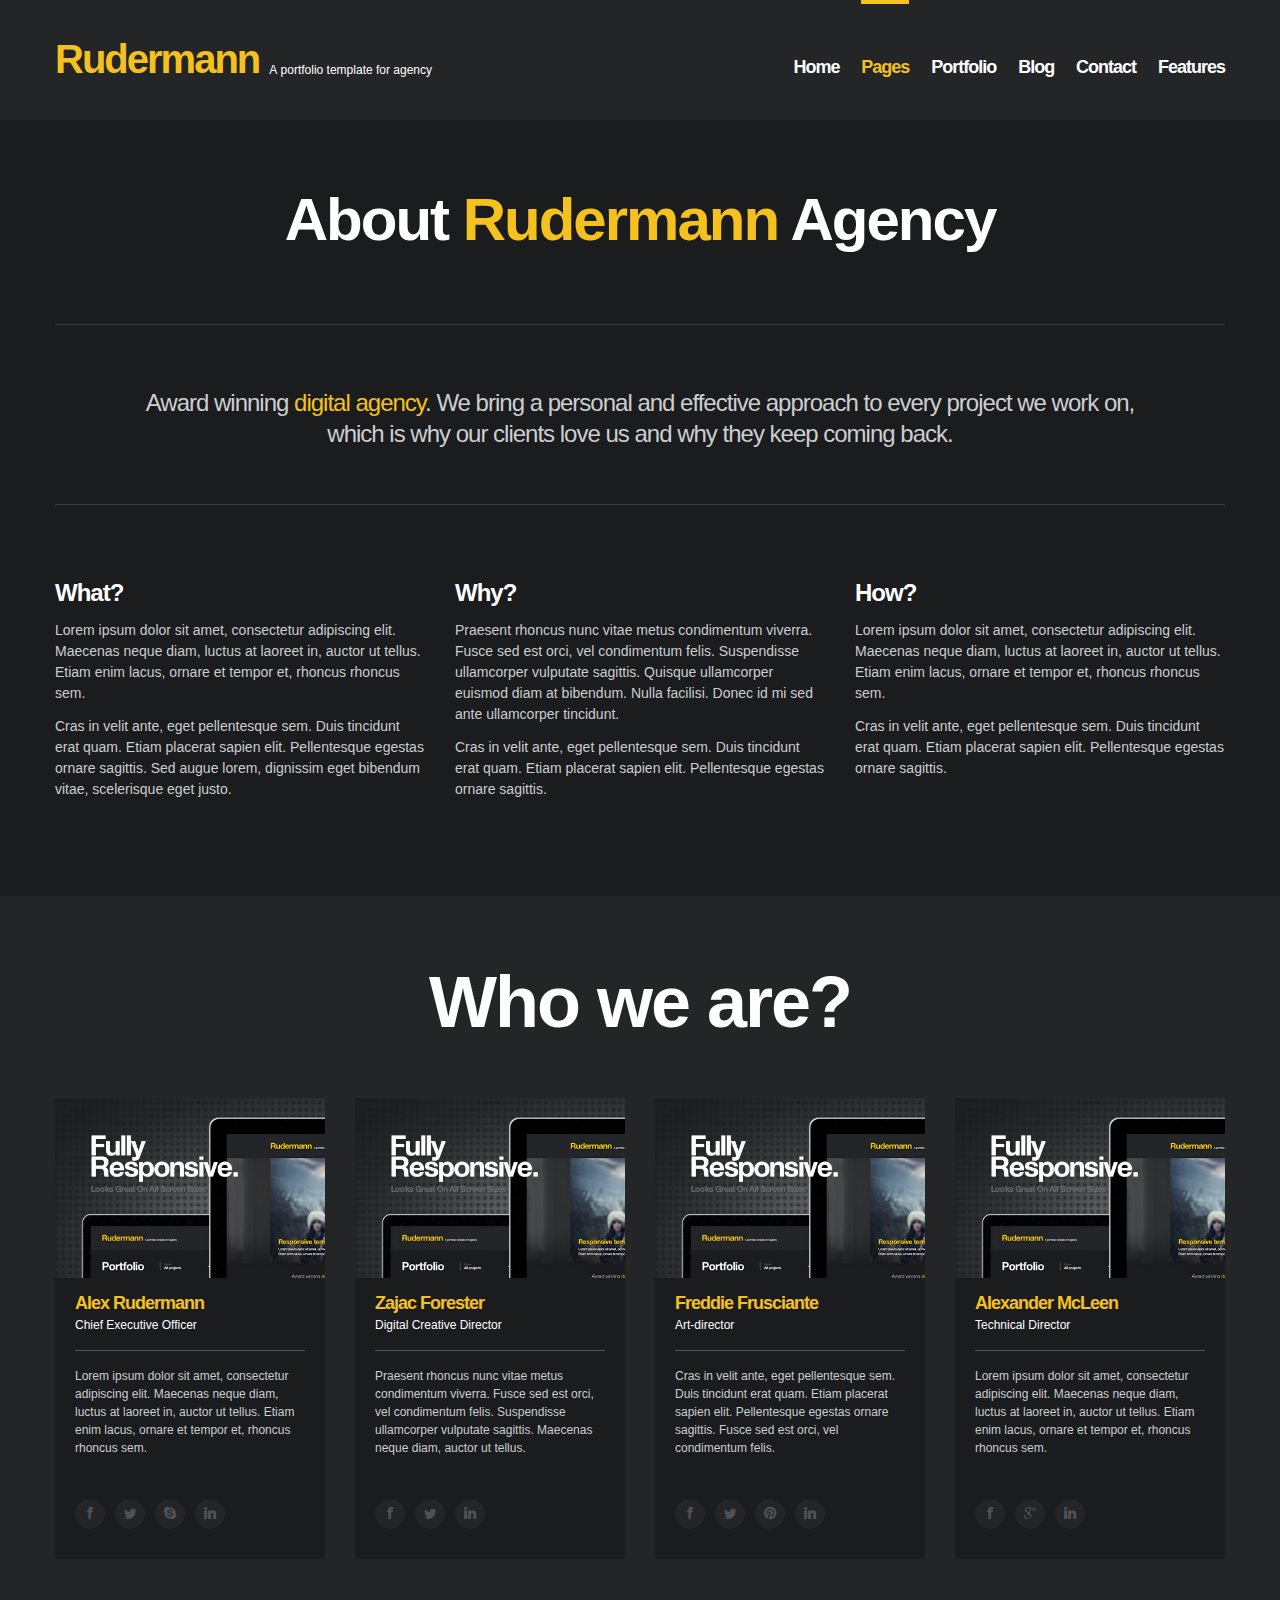
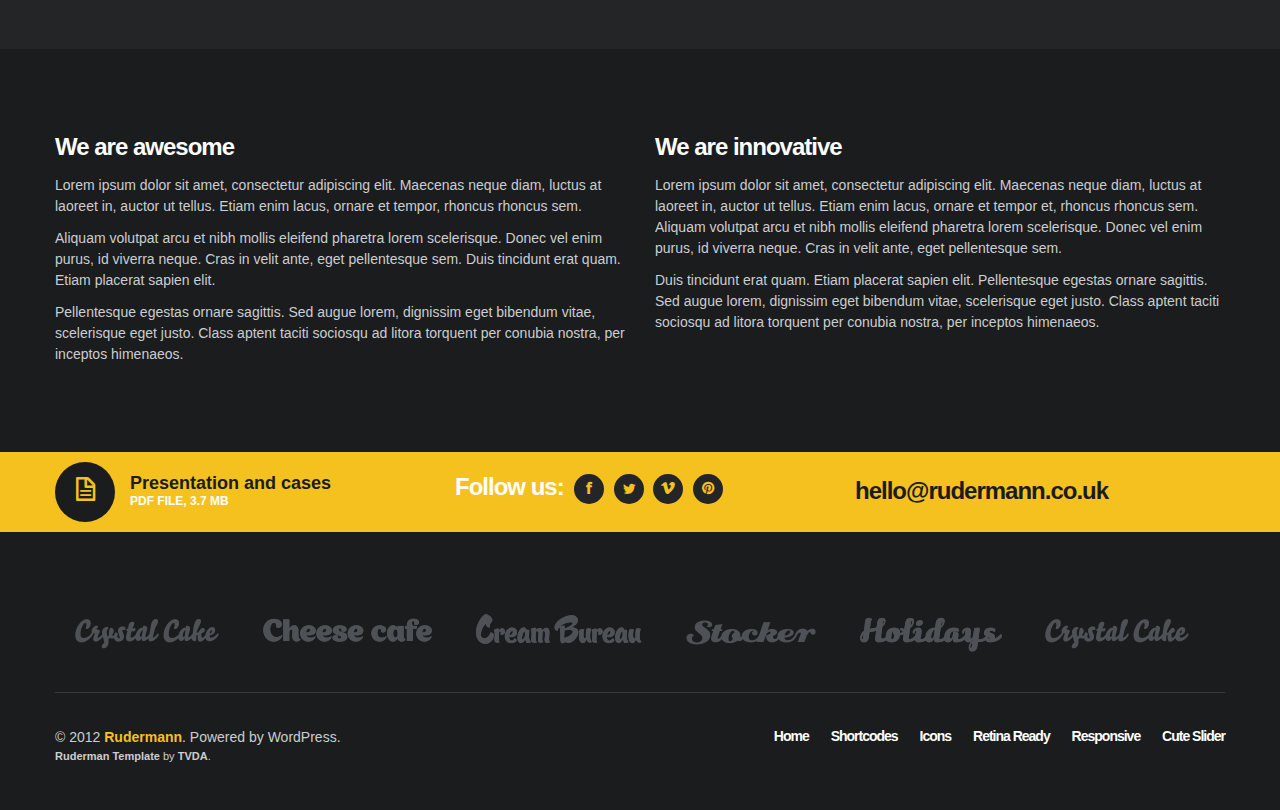
==== about.html @ cd6aa4f6 "Projeto teste pen6" ====
<!DOCTYPE html>
<html lang="en">
<head>
	<meta charset="utf-8" />
	
	<title>Rudermann Responsive HTML Template</title>
	<meta name="description" content="">
	<meta name="author" content="">
	<meta name="HandheldFriendly" content="true">
	<meta http-equiv="X-UA-Compatible" content="IE=edge,chrome=1">
	<meta name="viewport" content="width=device-width, initial-scale=1, maximum-scale=1">
	
	<!-- Import CSS -->
	<link rel="stylesheet" href="css/base.css">
	
	<!--[if lt IE 9]>
		<script src="http://html5shiv.googlecode.com/svn/trunk/html5.js"></script>
	<![endif]-->
</head>

<body>

	<!-- Start Header -->
	<header>
		<div class="container">
			<div class="row">
				<div class="span5">
					<div id="logo">
						<a href="index.html">Rudermann</a>
						<p>A portfolio template for agency</p>
					</div>
				</div>
				<div class="span7">
					<!-- Start Navigation -->
					<nav>
						<ul id="navigation" class="pull-right hidden-phone">
							<li class="submenu">
								<a href="index.html">Home</a>
								<ul class="dropmenu-active">
									<li><a href="index.html">Hero Carousel</a></li>
									<li><a href="index-cute.html">3D Cute Slider</a></li>
								</ul>
							</li>
							<li class="submenu">
								<a class="active" href="about.html">Pages</a>
								<ul class="dropmenu-active">
									<li><a href="about.html" class="drop-selected">About</a></li>
									<li><a href="services.html">Services</a></li>
									<li><a href="contact.html">Contact</a></li>
									<li><a href="404.html">Error 404</a></li>
									<li><a href="countdown.html">Countdown</a></li>
								</ul>
							</li>
							<li>
								<a href="portfolio.html">Portfolio</a>
							</li>
							<li>
								<a href="blog.html">Blog</a>
							</li>
							<li>
								<a href="contact.html">Contact</a>
							</li>
							<li class="last submenu">
								<a href="shortcodes.html">Features</a>
								<ul class="dropmenu-active">
									<li><a href="shortcodes.html">Shortcodes</a></li>
									<li><a href="icons.html">Icons</a></li>
									<li><a href="columns.html">Columns</a></li>
									<li><a href="retina.html">Retina Ready</a></li>
									<li><a href="responsive.html">Responsive</a></li>
									<li><a href="cute-slider.html">Cute Slider</a></li>
								</ul>
							</li>
						</ul>
					</nav>
					<!-- End Navigation -->
				</div>
			</div>
		</div>
	</header>
	<!-- End Header -->

	<!-- Start Title -->
	<section id="title" class="container">
		<div class="row">
			<div class="span12">
				<h1>About <span class="color-text">Rudermann</span> Agency</h1>
			</div>
		</div>
	</section>
	<!-- End Title -->
		
	<!-- Start Intro Block -->
	<section class="intro container">
		<div class="row">
			<div class="span12">
				<p>Award winning <a href="#">digital agency</a>. We bring a personal and effective approach to every project we work on, which is why our clients love us and why they keep coming back.</p>
			</div>
		</div>
	</section>
	<!-- End Intro Block -->
			
	<!-- Start About Text -->			
	<section id="about-text" class="container">
		<div class="row">
			<div class="span4">
				<h5>What?</h5>
				<p>Lorem ipsum dolor sit amet, consectetur adipiscing elit. Maecenas neque diam, luctus at laoreet in, auctor ut tellus. Etiam enim lacus, ornare et tempor et, rhoncus rhoncus sem.</p>
				<p>Cras in velit ante, eget pellentesque sem. Duis tincidunt erat quam. Etiam placerat sapien elit. Pellentesque egestas ornare sagittis. Sed augue lorem, dignissim eget bibendum vitae, scelerisque eget justo.</p>
			</div>
			<div class="span4">
				<h5>Why?</h5>
				<p>Praesent rhoncus nunc vitae metus condimentum viverra. Fusce sed est orci, vel condimentum felis. Suspendisse ullamcorper vulputate sagittis. Quisque ullamcorper euismod diam at bibendum. Nulla facilisi. Donec id mi sed ante ullamcorper tincidunt.</p>
				<p>Cras in velit ante, eget pellentesque sem. Duis tincidunt erat quam. Etiam placerat sapien elit. Pellentesque egestas ornare sagittis.</p>
			</div>
			<div class="span4">
				<h5>How?</h5>
				<p>Lorem ipsum dolor sit amet, consectetur adipiscing elit. Maecenas neque diam, luctus at laoreet in, auctor ut tellus. Etiam enim lacus, ornare et tempor et, rhoncus rhoncus sem. </p>
				<p>Cras in velit ante, eget pellentesque sem. Duis tincidunt erat quam. Etiam placerat sapien elit. Pellentesque egestas ornare sagittis.</p>
			</div>
		</div>		
	</section>
	<!-- End About Text -->
	
	<!-- Start Team Section -->		
	<section id="team">
		<div class="container">
			<div class="row">
				<div class="span12">
					<p class="big-title">Who we are?</p>
				</div>
			</div>
			<div class="row">
				<!-- Start Profile -->	
				<div class="profile-wrp hover-left">
		   		    <div class="content-wrp">
    					<div class="profile-photo">
    						<div class="overlay"></div>
	    					<i class="profile-icon icon-arrow-right"></i>
							<img src="img/team/profile1.jpg" alt="" />
						</div>
						<p class="profile-name">Alex Rudermann</p>
						<p class="profile-position">Chief Executive Officer</p>
						<p class="profile-desc">Lorem ipsum dolor sit amet, consectetur adipiscing elit. Maecenas neque diam, luctus at laoreet in, auctor ut tellus. Etiam enim lacus, ornare et tempor et, rhoncus rhoncus sem.</p>
						<ul class="social-icons">
						<li><a href="#"><i class="icon-facebook"></i></a></li>
						<li><a href="#"><i class="icon-twitter"></i></a></li>
						<li><a href="#"><i class="icon-skype"></i></a></li>
						<li><a href="#"><i class="icon-linkedin"></i></a></li>
						</ul>
		   		    </div>
					<div class="overlay-wrp">
	        			<div class="overlay"></div>
						<p class="profile-name">Alex Rudermann</p>
						<p class="profile-position">Chief Executive Officer</p>
						<p class="profile-quote">“Maecenas neque diam, luctus at laoreet in, auctor ut tellus, enim lacus, ornare et tempor et”.</p>
					</div>
				</div>
				<!-- End Profile -->
				<!-- Start Profile -->
				<div class="profile-wrp hover-left">
		   		    <div class="content-wrp">
    					<div class="profile-photo">
    						<div class="overlay"></div>
	    					<i class="profile-icon icon-arrow-right"></i>
							<img src="img/team/profile2.jpg" alt="" />
						</div>
						<p class="profile-name">Zajac Forester</p>
						<p class="profile-position">Digital Creative Director</p>
						<p class="profile-desc">Praesent rhoncus nunc vitae metus condimentum viverra. Fusce sed est orci, vel condimentum felis. Suspendisse ullamcorper vulputate sagittis. Maecenas neque diam, auctor ut tellus.</p>
						<ul class="social-icons">
						<li><a href="#"><i class="icon-facebook"></i></a></li>
						<li><a href="#"><i class="icon-twitter"></i></a></li>
						<li><a href="#"><i class="icon-linkedin"></i></a></li>
						</ul>
		   		    </div>
					<div class="overlay-wrp">
	        			<div class="overlay"></div>
						<p class="profile-name">Zajac Forester</p>
						<p class="profile-position">Digital Creative Director</p>
						<p class="profile-quote">“Perfection is achieved, not when there is nothing more to add, but when there is nothing left to take away”.</p>
					</div>
				</div>
				<!-- End Profile -->
				<!-- Start Profile -->
				<div class="profile-wrp hover-left">
		   		    <div class="content-wrp">
    					<div class="profile-photo">
    						<div class="overlay"></div>
	    					<i class="profile-icon icon-arrow-right"></i>
							<img src="img/team/profile4.jpg" alt="" />
						</div>
						<p class="profile-name">Freddie Frusciante</p>
						<p class="profile-position">Art-director</p>
						<p class="profile-desc">Cras in velit ante, eget pellentesque sem. Duis tincidunt erat quam. Etiam placerat sapien elit. Pellentesque egestas ornare sagittis. Fusce sed est orci, vel condimentum felis.</p>
						<ul class="social-icons">
						<li><a href="#"><i class="icon-facebook"></i></a></li>
						<li><a href="#"><i class="icon-twitter"></i></a></li>
						<li><a href="#"><i class="icon-pinterest"></i></a></li>
						<li><a href="#"><i class="icon-linkedin"></i></a></li>
						</ul>
		   		    </div>
					<div class="overlay-wrp">
	        			<div class="overlay"></div>
						<p class="profile-name">Freddie Frusciante</p>
						<p class="profile-position">Art-director</p>
						<p class="profile-quote">“When hungry, eat your rice; when tired, close your eyes. Fools may laugh at me, but wise men will know what I mean”.</p>
					</div>
				</div>
				<!-- End Profile -->
				<!-- Start Profile -->
				<div class="profile-wrp hover-left">
		   		    <div class="content-wrp">
    					<div class="profile-photo">
    						<div class="overlay"></div>
	    					<i class="profile-icon icon-arrow-right"></i>
							<img src="img/team/profile3.jpg" alt="" />
						</div>
						<p class="profile-name">Alexander McLeen</p>
						<p class="profile-position">Technical Director</p>
						<p class="profile-desc">Lorem ipsum dolor sit amet, consectetur adipiscing elit. Maecenas neque diam, luctus at laoreet in, auctor ut tellus. Etiam enim lacus, ornare et tempor et, rhoncus rhoncus sem.</p>
						<ul class="social-icons">
						<li><a href="#"><i class="icon-facebook"></i></a></li>
						<li><a href="#"><i class="icon-google-plus"></i></a></li>
						<li><a href="#"><i class="icon-linkedin"></i></a></li>
						</ul>
		   		    </div>
					<div class="overlay-wrp">
	        			<div class="overlay"></div>
						<p class="profile-name">Alexander McLeen</p>
						<p class="profile-position">Technical Director</p>
						<p class="profile-quote">“Everyone is a genius at least once a year. The real geniuses simply have their bright ideas closer together”.</p>
					</div>
				</div>					
			</div>
		</div>
	</section>
	<!-- End Team Section -->	
	
	<!-- Start Text Section -->	
	<section id="more-about-text" class="container">
		<div class="row">
		<div class="span6">
			<h5>We are awesome</h5>
			<p>Lorem ipsum dolor sit amet, consectetur adipiscing elit. Maecenas neque diam, luctus at laoreet in, auctor ut tellus. Etiam enim lacus, ornare et tempor, rhoncus rhoncus sem.</p>
			<p>Aliquam volutpat arcu et nibh mollis eleifend pharetra lorem scelerisque. Donec vel enim purus, id viverra neque. Cras in velit ante, eget pellentesque sem. Duis tincidunt erat quam. Etiam placerat sapien elit.</p>
			<p>Pellentesque egestas ornare sagittis. Sed augue lorem, dignissim eget bibendum vitae, scelerisque eget justo. Class aptent taciti sociosqu ad litora torquent per conubia nostra, per inceptos himenaeos.</p>
		</div>
		<div class="span6">
			<h5>We are innovative</h5>
			<p>Lorem ipsum dolor sit amet, consectetur adipiscing elit. Maecenas neque diam, luctus at laoreet in, auctor ut tellus. Etiam enim lacus, ornare et tempor et, rhoncus rhoncus sem. Aliquam volutpat arcu et nibh mollis eleifend pharetra lorem scelerisque. Donec vel enim purus, id viverra neque. Cras in velit ante, eget pellentesque sem.</p>
			<p>Duis tincidunt erat quam. Etiam placerat sapien elit. Pellentesque egestas ornare sagittis. Sed augue lorem, dignissim eget bibendum vitae, scelerisque eget justo. Class aptent taciti sociosqu ad litora torquent per conubia nostra, per inceptos himenaeos.</p>
		</div>
		</div>
	</section>	
	<!-- End Text Section -->
	
	<!-- Start Sub Social Section -->	
	<section id="yellow-line">
		<div class="container">	
			<div class="row">
				<div class="span4">
					<div class="vertical-align">
						<a class="presentation" href="#">
								<i class="icon-file"></i>
							<div class="pdf-desc">
								<p class="pdf-title">Presentation <span class="visible-big-desktop">and cases</span></p>
								<p class="pdf-info">PDF file, 3.7 Mb</p>
							</div>
						</a>
					</div>
				</div>
				<div class="span4 hidden-phone">
					<div class="vertical-align">
						<h5 class="visible-big-desktop">Follow us:</h5>
						<ul class="social-icons unstyled">
							<li><a href="#"><i class="icon-facebook"></i></a></li>
							<li><a href="#"><i class="icon-twitter"></i></a></li>
							<li><a href="#"><i class="icon-vimeo"></i></a></li>
							<li><a href="#"><i class="icon-pinterest"></i></a></li>
						</ul>
					</div>
				</div>
				<div class="span4 hidden-phone">
					<div class="vertical-align">
						<h5><a href="#">hello@rudermann.co.uk</a></h5>
					</div>
				</div>
			</div>
		</div>
	</section>
	<!-- End Sub Social Section -->	
	
	<!-- Start Clients Block -->
	<div id="clients" class="container hidden-phone">
		<div class="row">
			<div class="span12">
				<div class="vertical-align">
					<ul class="unstyled">
						<li><a href="#"><img src="img/clients/logo1.png" alt="" /></a></li>
						<li><a href="#"><img src="img/clients/logo2.png" alt="" /></a></li>
						<li><a href="#"><img src="img/clients/logo3.png" alt="" /></a></li>
						<li><a href="#"><img src="img/clients/logo4.png" alt="" /></a></li>
						<li><a href="#"><img src="img/clients/logo5.png" alt="" /></a></li>
						<li><a href="#"><img src="img/clients/logo1.png" alt="" /></a></li>
					</ul>
				</div>
			</div>
		</div>
	</div>
	<!-- End Clients Block -->
			
	<!-- Start Footer -->
	<footer class="container">
		<div class="row">
			<div class="span12">
				<p>© 2012 <a href="index.html">Rudermann</a>. Powered by WordPress.<br>
					<span class="theme-author"><a href="http://themes.tvda.eu" target="_blank">Ruderman Template</a> by <a href="http://themes.tvda.eu" target="_blank">TVDA</a>.</span>
				</p>
				<!-- Start Footer Navigation -->
				<nav class="hidden-phone">
					<ul class="pull-right">
						<li><a href="index.html">Home</a></li>
						<li><a href="shrotcodes.html">Shortcodes</a></li>
						<li><a href="icons.html">Icons</a></li>
						<li><a href="retina.html">Retina Ready</a></li>
						<li><a href="responsive.html">Responsive</a></li>
						<li><a href="cute-slider.html">Cute Slider</a></li>
					</ul>
				</nav>
				<!-- End Footer Navigation -->
			</div>
		</div>
	</footer>
	<!-- End Footer -->

	<!-- jQuery -->	
	<script src="https://ajax.googleapis.com/ajax/libs/jquery/1.8.1/jquery.min.js"></script>
	<script src="js/jquery.easing-1.3.js"></script>
	
	<!-- Main JS Plugins -->
	<script src="js/shortcodes.js"></script><!-- Shortcodes -->
	<script src="js/main.js"></script><!-- Hovers -->
	<script src="js/selectnav.min.js"></script><!-- Mobile Navigation -->
	<script src="js/jquery.fancybox.pack.js"></script><!-- Fancybox -->
	<script src="js/jquery.fancybox-media.js"></script><!-- Fancybox Media Helper -->
	<script src="js/jquery.flexslider.js"></script><!-- Flexslider -->
	<script src="js/settings.js"></script> <!-- Settings for JS Plugins -->
	
</body>

</html>
<!-- RUDERMANN TEMPLATE BY ILYA SIDELNIKOV AND TVDA - THEMES.TVDA.EU -->
---- css/base.css ----
/* --------------------------------------------------------
Import Basic Files
-------------------------------------------------------- */

@import url("normalize.css");				/* CSS Resets */
@import url("layout.css");					/* Main Styles */
@import url("shortcodes.css");          	/* Shortcodes */
@import url("grid.css");					/* Twitter Bootstrap Grid */
@import url("font-awesome.css");        	/* Custom Icons */
@import url("flexslider.css");        		/* Flex Slider */
@import url("jquery.fancybox.css");        	/* Fancybox for Lightboxes */
@import url("mediaqueries.css");        	/* Media Queries (Responsive Layouts) */
@import url("isotope.css");        			/* Isotope for Portfolio */
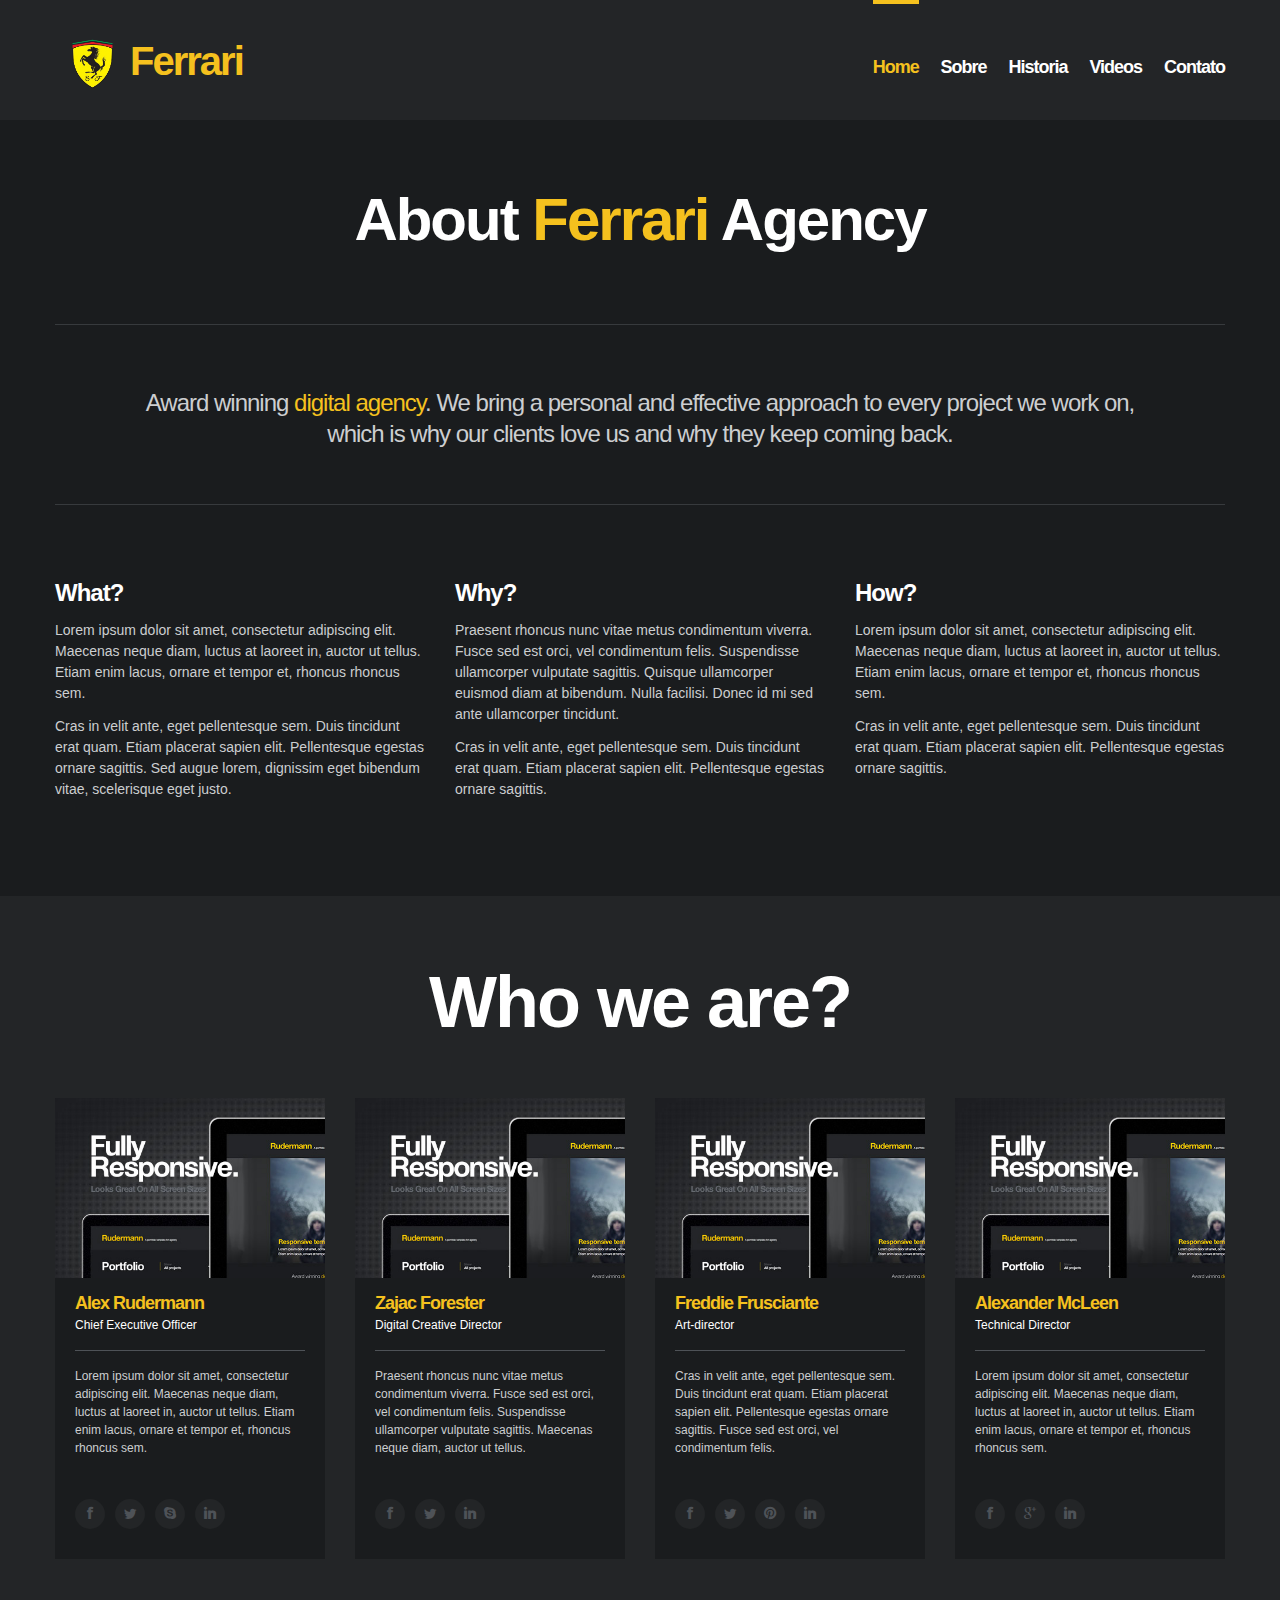
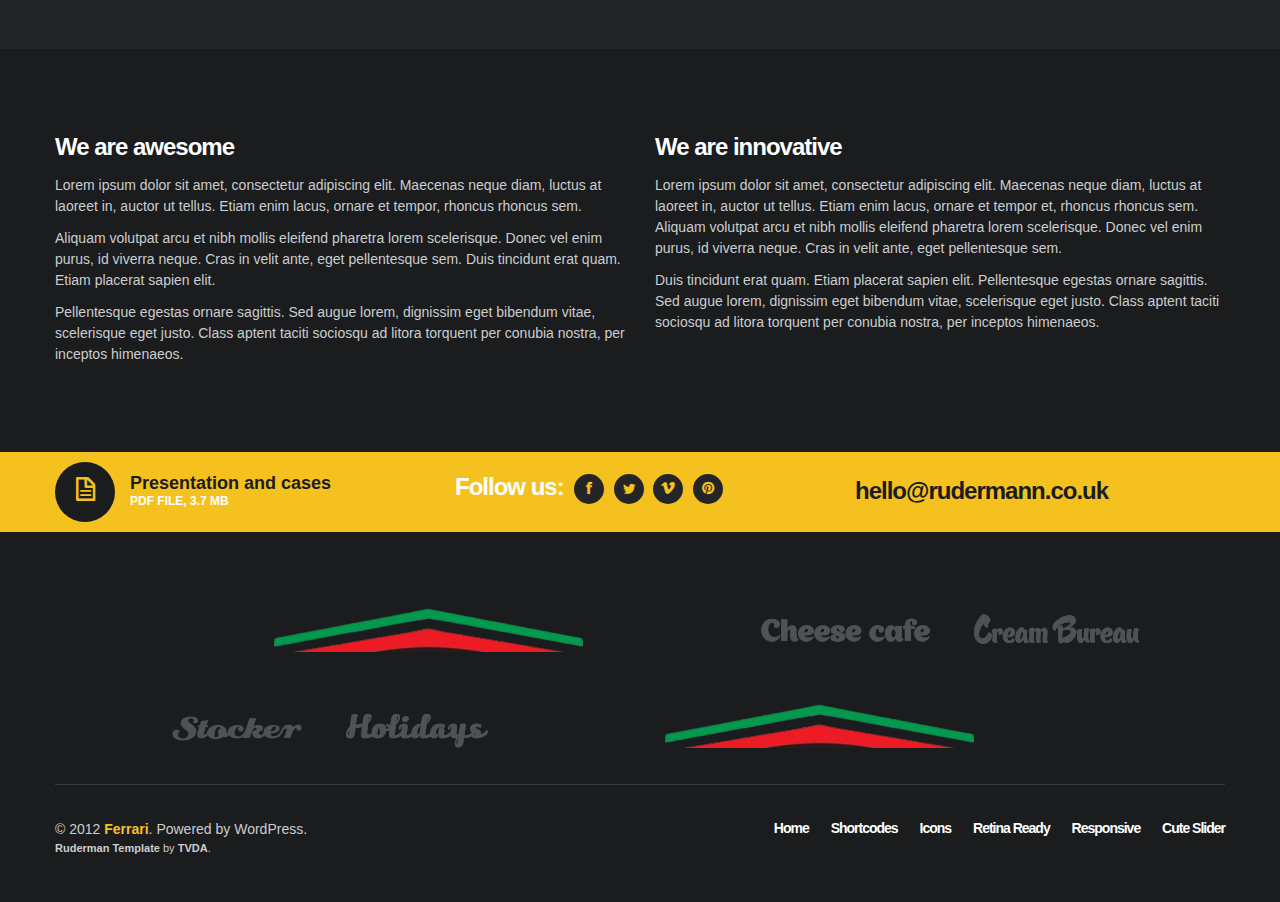
==== commit f8909564: "projeto teste pen6" ====
--- a/about.html
+++ b/about.html
@@ -1,9 +1,9 @@
 <!DOCTYPE html>
-<html lang="en">
+<html lang="pt-br">
 <head>
 	<meta charset="utf-8" />
 	
-	<title>Rudermann Responsive HTML Template</title>
+	<title>Ferrari</title>
 	<meta name="description" content="">
 	<meta name="author" content="">
 	<meta name="HandheldFriendly" content="true">
@@ -12,6 +12,35 @@
 	
 	<!-- Import CSS -->
 	<link rel="stylesheet" href="css/base.css">
+		
+	<!-- Hero Causel CSS -->
+	<link rel="stylesheet" href="css/jquery.heroCarousel.css">
+	
+	<!--[if lt IE 9]>
+		<script src="http://html5shiv.googlecode.com/svn/trunk/html5.js"></script>
+	<![endif]-->
+</head>
+
+<body>
+
+	<!-- Start Header -->
+	<!DOCTYPE html>
+<html lang="pt-br">
+<head>
+	<meta charset="utf-8" />
+	
+	<title>Ferrari</title>
+	<meta name="description" content="">
+	<meta name="author" content="">
+	<meta name="HandheldFriendly" content="true">
+	<meta http-equiv="X-UA-Compatible" content="IE=edge,chrome=1">
+	<meta name="viewport" content="width=device-width, initial-scale=1, maximum-scale=1">
+	
+	<!-- Import CSS -->
+	<link rel="stylesheet" href="css/base.css">
+		
+	<!-- Hero Causel CSS -->
+	<link rel="stylesheet" href="css/jquery.heroCarousel.css">
 	
 	<!--[if lt IE 9]>
 		<script src="http://html5shiv.googlecode.com/svn/trunk/html5.js"></script>
@@ -26,25 +55,24 @@
 			<div class="row">
 				<div class="span5">
 					<div id="logo">
-						<a href="index.html">Rudermann</a>
-						<p>A portfolio template for agency</p>
-					</div>
+						<a href="index.html"><img src="img/clients/logo1.png" alt="Logo da Ferrari" style="width: 75px; height: 50px;">Ferrari</a>						
+					</div>					
 				</div>
 				<div class="span7">
 					<!-- Start Navigation -->
 					<nav>
 						<ul id="navigation" class="pull-right hidden-phone">
 							<li class="submenu">
-								<a href="index.html">Home</a>
+								<a class="active" href="index.html">Home</a>
 								<ul class="dropmenu-active">
-									<li><a href="index.html">Hero Carousel</a></li>
+									<li><a href="index.html" class="drop-selected">Hero Carousel</a></li>
 									<li><a href="index-cute.html">3D Cute Slider</a></li>
 								</ul>
 							</li>
 							<li class="submenu">
-								<a class="active" href="about.html">Pages</a>
+								<a href="about.html">Sobre</a>
 								<ul class="dropmenu-active">
-									<li><a href="about.html" class="drop-selected">About</a></li>
+									<li><a href="about.html">About</a></li>
 									<li><a href="services.html">Services</a></li>
 									<li><a href="contact.html">Contact</a></li>
 									<li><a href="404.html">Error 404</a></li>
@@ -52,14 +80,15 @@
 								</ul>
 							</li>
 							<li>
-								<a href="portfolio.html">Portfolio</a>
+								<a href="blog.html">Historia</a>
 							</li>
 							<li>
-								<a href="blog.html">Blog</a>
-							</li>
+								<a href="portfolio.html">Videos</a>
+							</li>							
 							<li>
-								<a href="contact.html">Contact</a>
-							</li>
+								<a href="contact.html">Contato</a>
+							</li>
+							<!--
 							<li class="last submenu">
 								<a href="shortcodes.html">Features</a>
 								<ul class="dropmenu-active">
@@ -71,6 +100,7 @@
 									<li><a href="cute-slider.html">Cute Slider</a></li>
 								</ul>
 							</li>
+							-->
 						</ul>
 					</nav>
 					<!-- End Navigation -->
@@ -84,7 +114,7 @@
 	<section id="title" class="container">
 		<div class="row">
 			<div class="span12">
-				<h1>About <span class="color-text">Rudermann</span> Agency</h1>
+				<h1>About <span class="color-text">Ferrari</span> Agency</h1>
 			</div>
 		</div>
 	</section>
@@ -314,7 +344,7 @@
 	<footer class="container">
 		<div class="row">
 			<div class="span12">
-				<p>© 2012 <a href="index.html">Rudermann</a>. Powered by WordPress.<br>
+				<p>© 2012 <a href="index.html">Ferrari</a>. Powered by WordPress.<br>
 					<span class="theme-author"><a href="http://themes.tvda.eu" target="_blank">Ruderman Template</a> by <a href="http://themes.tvda.eu" target="_blank">TVDA</a>.</span>
 				</p>
 				<!-- Start Footer Navigation -->
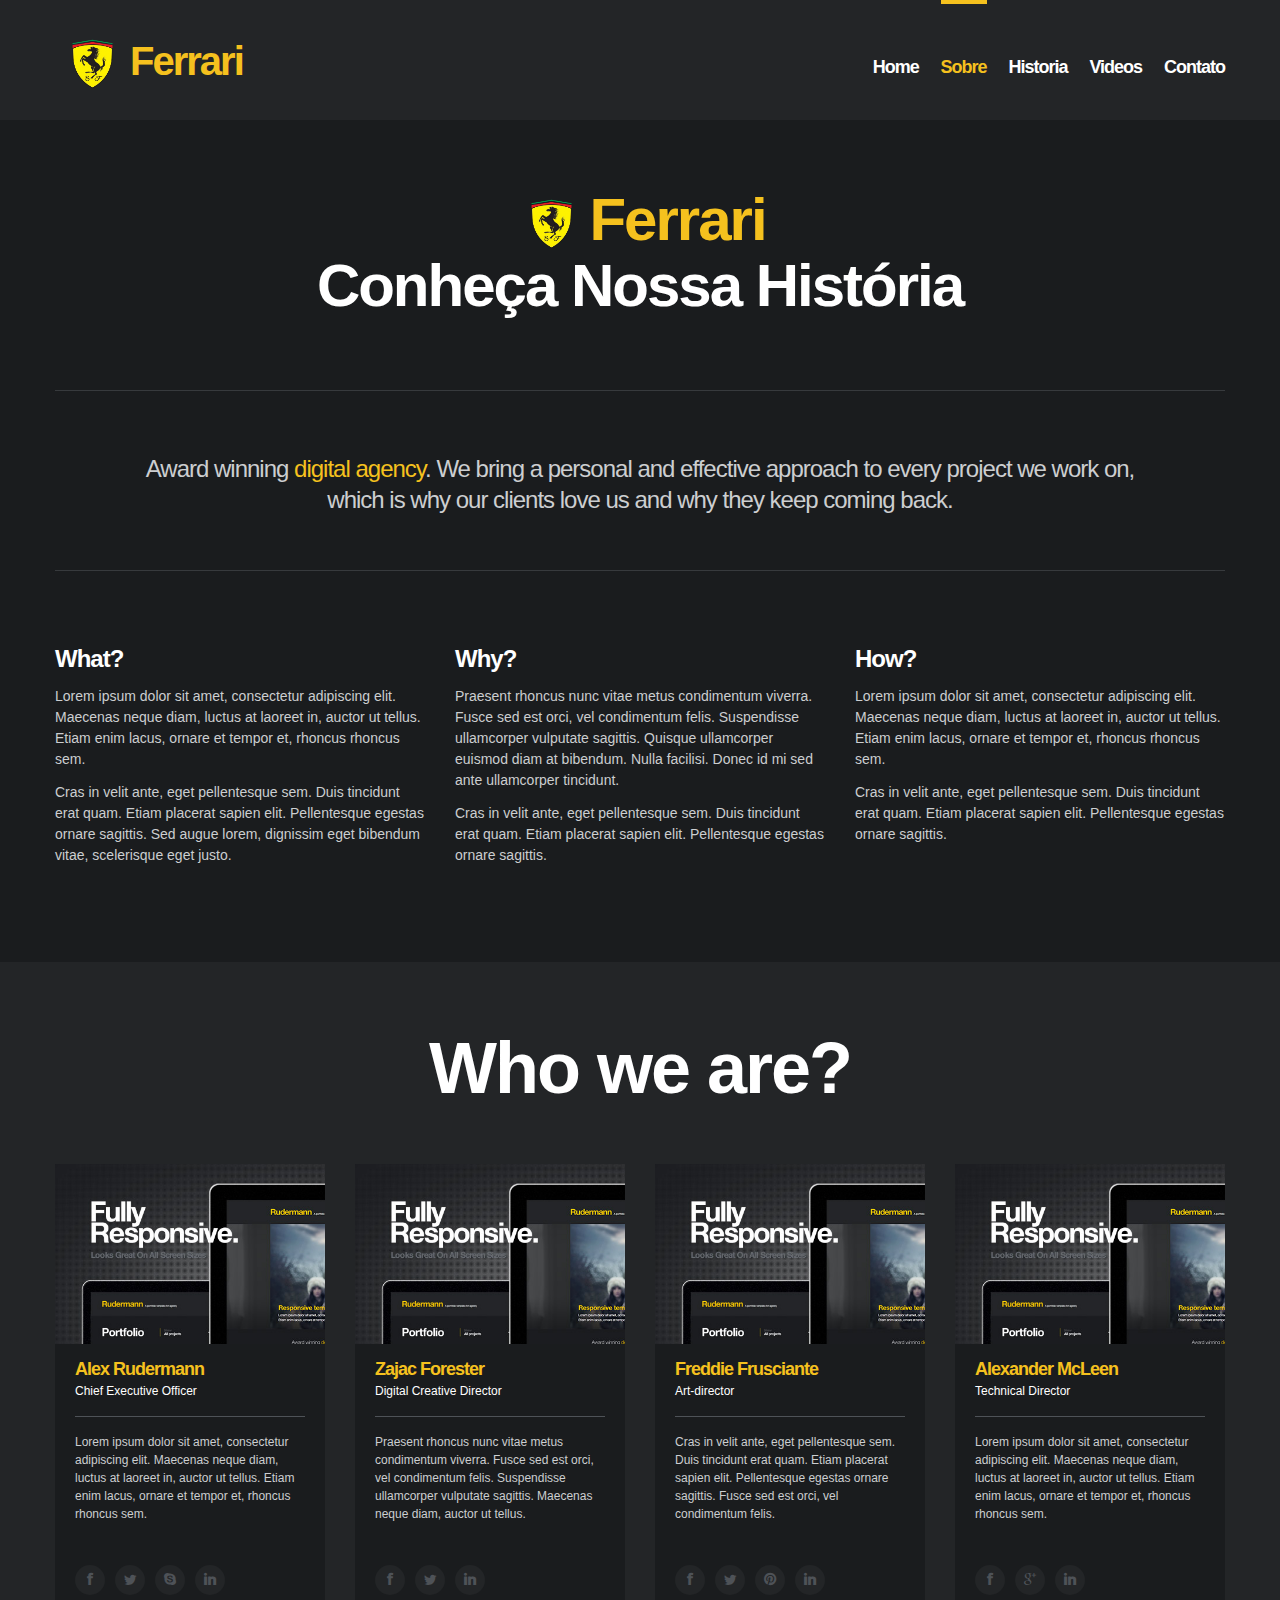
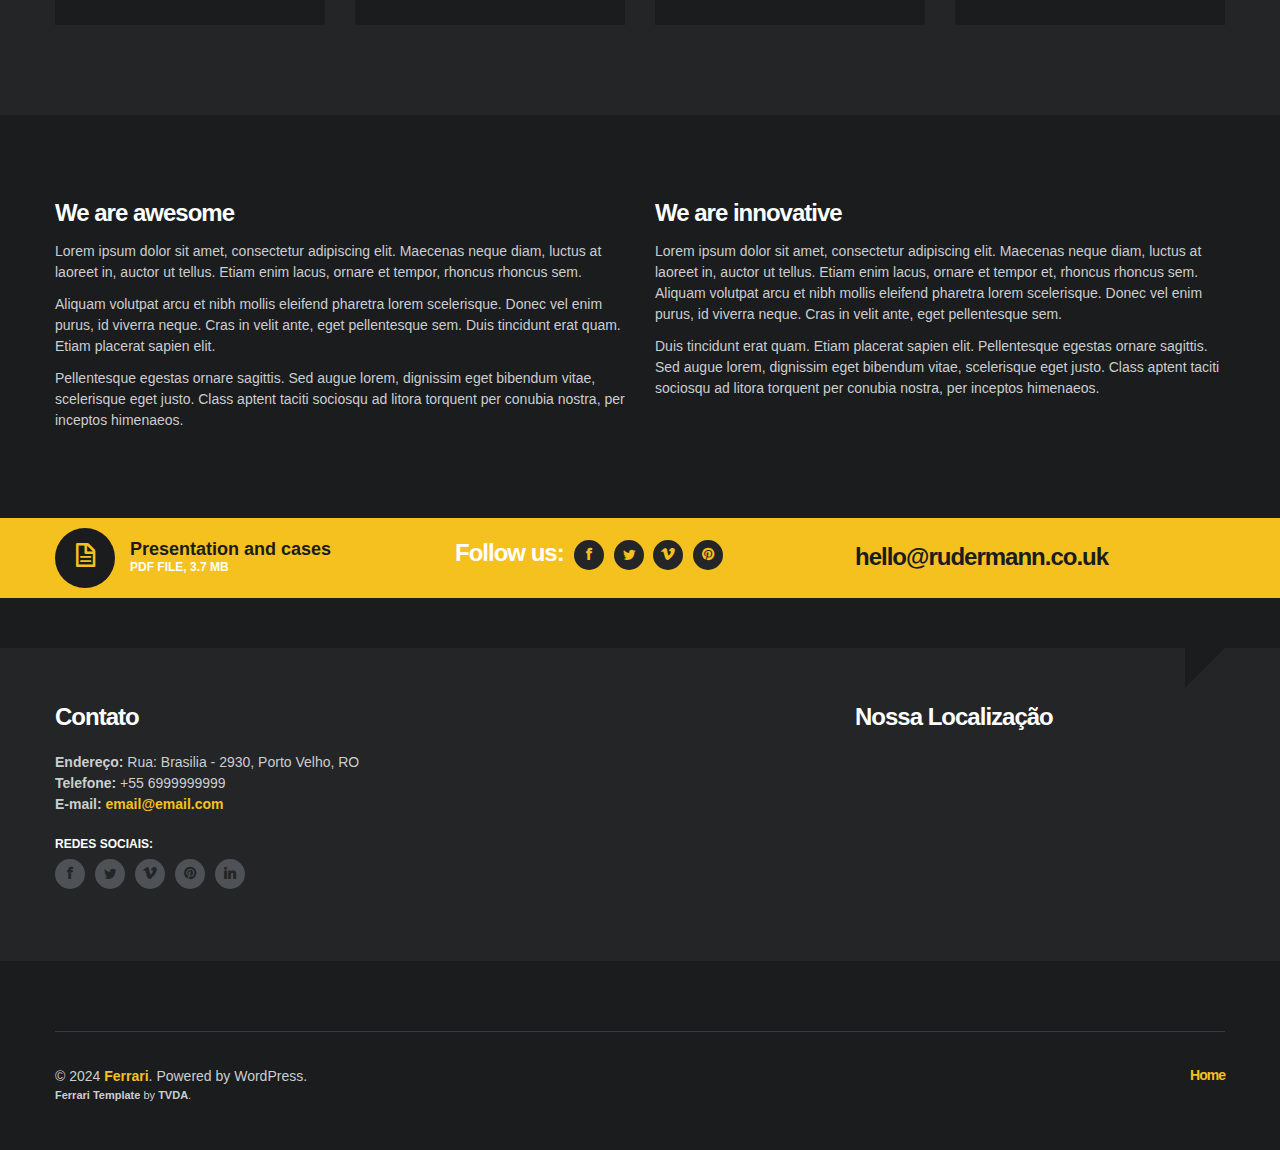
==== commit 302e4305: "projeto teste pen6" ====
--- a/about.html
+++ b/about.html
@@ -1,383 +1,537 @@
 <!DOCTYPE html>
 <html lang="pt-br">
-<head>
-	<meta charset="utf-8" />
-	
-	<title>Ferrari</title>
-	<meta name="description" content="">
-	<meta name="author" content="">
-	<meta name="HandheldFriendly" content="true">
-	<meta http-equiv="X-UA-Compatible" content="IE=edge,chrome=1">
-	<meta name="viewport" content="width=device-width, initial-scale=1, maximum-scale=1">
-	
-	<!-- Import CSS -->
-	<link rel="stylesheet" href="css/base.css">
-		
-	<!-- Hero Causel CSS -->
-	<link rel="stylesheet" href="css/jquery.heroCarousel.css">
-	
-	<!--[if lt IE 9]>
-		<script src="http://html5shiv.googlecode.com/svn/trunk/html5.js"></script>
-	<![endif]-->
-</head>
-
-<body>
-
-	<!-- Start Header -->
-	<!DOCTYPE html>
-<html lang="pt-br">
-<head>
-	<meta charset="utf-8" />
-	
-	<title>Ferrari</title>
-	<meta name="description" content="">
-	<meta name="author" content="">
-	<meta name="HandheldFriendly" content="true">
-	<meta http-equiv="X-UA-Compatible" content="IE=edge,chrome=1">
-	<meta name="viewport" content="width=device-width, initial-scale=1, maximum-scale=1">
-	
-	<!-- Import CSS -->
-	<link rel="stylesheet" href="css/base.css">
-		
-	<!-- Hero Causel CSS -->
-	<link rel="stylesheet" href="css/jquery.heroCarousel.css">
-	
-	<!--[if lt IE 9]>
-		<script src="http://html5shiv.googlecode.com/svn/trunk/html5.js"></script>
-	<![endif]-->
-</head>
-
-<body>
-
-	<!-- Start Header -->
-	<header>
-		<div class="container">
-			<div class="row">
-				<div class="span5">
-					<div id="logo">
-						<a href="index.html"><img src="img/clients/logo1.png" alt="Logo da Ferrari" style="width: 75px; height: 50px;">Ferrari</a>						
-					</div>					
-				</div>
-				<div class="span7">
-					<!-- Start Navigation -->
-					<nav>
-						<ul id="navigation" class="pull-right hidden-phone">
-							<li class="submenu">
-								<a class="active" href="index.html">Home</a>
-								<ul class="dropmenu-active">
-									<li><a href="index.html" class="drop-selected">Hero Carousel</a></li>
-									<li><a href="index-cute.html">3D Cute Slider</a></li>
-								</ul>
-							</li>
-							<li class="submenu">
-								<a href="about.html">Sobre</a>
-								<ul class="dropmenu-active">
-									<li><a href="about.html">About</a></li>
-									<li><a href="services.html">Services</a></li>
-									<li><a href="contact.html">Contact</a></li>
-									<li><a href="404.html">Error 404</a></li>
-									<li><a href="countdown.html">Countdown</a></li>
-								</ul>
-							</li>
-							<li>
-								<a href="blog.html">Historia</a>
-							</li>
-							<li>
-								<a href="portfolio.html">Videos</a>
-							</li>							
-							<li>
-								<a href="contact.html">Contato</a>
-							</li>
-							<!--
-							<li class="last submenu">
-								<a href="shortcodes.html">Features</a>
-								<ul class="dropmenu-active">
-									<li><a href="shortcodes.html">Shortcodes</a></li>
-									<li><a href="icons.html">Icons</a></li>
-									<li><a href="columns.html">Columns</a></li>
-									<li><a href="retina.html">Retina Ready</a></li>
-									<li><a href="responsive.html">Responsive</a></li>
-									<li><a href="cute-slider.html">Cute Slider</a></li>
-								</ul>
-							</li>
-							-->
-						</ul>
-					</nav>
-					<!-- End Navigation -->
-				</div>
-			</div>
-		</div>
-	</header>
-	<!-- End Header -->
-
-	<!-- Start Title -->
-	<section id="title" class="container">
-		<div class="row">
-			<div class="span12">
-				<h1>About <span class="color-text">Ferrari</span> Agency</h1>
-			</div>
-		</div>
-	</section>
-	<!-- End Title -->
-		
-	<!-- Start Intro Block -->
-	<section class="intro container">
-		<div class="row">
-			<div class="span12">
-				<p>Award winning <a href="#">digital agency</a>. We bring a personal and effective approach to every project we work on, which is why our clients love us and why they keep coming back.</p>
-			</div>
-		</div>
-	</section>
-	<!-- End Intro Block -->
-			
-	<!-- Start About Text -->			
-	<section id="about-text" class="container">
-		<div class="row">
-			<div class="span4">
-				<h5>What?</h5>
-				<p>Lorem ipsum dolor sit amet, consectetur adipiscing elit. Maecenas neque diam, luctus at laoreet in, auctor ut tellus. Etiam enim lacus, ornare et tempor et, rhoncus rhoncus sem.</p>
-				<p>Cras in velit ante, eget pellentesque sem. Duis tincidunt erat quam. Etiam placerat sapien elit. Pellentesque egestas ornare sagittis. Sed augue lorem, dignissim eget bibendum vitae, scelerisque eget justo.</p>
-			</div>
-			<div class="span4">
-				<h5>Why?</h5>
-				<p>Praesent rhoncus nunc vitae metus condimentum viverra. Fusce sed est orci, vel condimentum felis. Suspendisse ullamcorper vulputate sagittis. Quisque ullamcorper euismod diam at bibendum. Nulla facilisi. Donec id mi sed ante ullamcorper tincidunt.</p>
-				<p>Cras in velit ante, eget pellentesque sem. Duis tincidunt erat quam. Etiam placerat sapien elit. Pellentesque egestas ornare sagittis.</p>
-			</div>
-			<div class="span4">
-				<h5>How?</h5>
-				<p>Lorem ipsum dolor sit amet, consectetur adipiscing elit. Maecenas neque diam, luctus at laoreet in, auctor ut tellus. Etiam enim lacus, ornare et tempor et, rhoncus rhoncus sem. </p>
-				<p>Cras in velit ante, eget pellentesque sem. Duis tincidunt erat quam. Etiam placerat sapien elit. Pellentesque egestas ornare sagittis.</p>
-			</div>
-		</div>		
-	</section>
-	<!-- End About Text -->
-	
-	<!-- Start Team Section -->		
-	<section id="team">
-		<div class="container">
-			<div class="row">
-				<div class="span12">
-					<p class="big-title">Who we are?</p>
-				</div>
-			</div>
-			<div class="row">
-				<!-- Start Profile -->	
-				<div class="profile-wrp hover-left">
-		   		    <div class="content-wrp">
-    					<div class="profile-photo">
-    						<div class="overlay"></div>
-	    					<i class="profile-icon icon-arrow-right"></i>
-							<img src="img/team/profile1.jpg" alt="" />
-						</div>
-						<p class="profile-name">Alex Rudermann</p>
-						<p class="profile-position">Chief Executive Officer</p>
-						<p class="profile-desc">Lorem ipsum dolor sit amet, consectetur adipiscing elit. Maecenas neque diam, luctus at laoreet in, auctor ut tellus. Etiam enim lacus, ornare et tempor et, rhoncus rhoncus sem.</p>
-						<ul class="social-icons">
-						<li><a href="#"><i class="icon-facebook"></i></a></li>
-						<li><a href="#"><i class="icon-twitter"></i></a></li>
-						<li><a href="#"><i class="icon-skype"></i></a></li>
-						<li><a href="#"><i class="icon-linkedin"></i></a></li>
-						</ul>
-		   		    </div>
-					<div class="overlay-wrp">
-	        			<div class="overlay"></div>
-						<p class="profile-name">Alex Rudermann</p>
-						<p class="profile-position">Chief Executive Officer</p>
-						<p class="profile-quote">“Maecenas neque diam, luctus at laoreet in, auctor ut tellus, enim lacus, ornare et tempor et”.</p>
-					</div>
-				</div>
-				<!-- End Profile -->
-				<!-- Start Profile -->
-				<div class="profile-wrp hover-left">
-		   		    <div class="content-wrp">
-    					<div class="profile-photo">
-    						<div class="overlay"></div>
-	    					<i class="profile-icon icon-arrow-right"></i>
-							<img src="img/team/profile2.jpg" alt="" />
-						</div>
-						<p class="profile-name">Zajac Forester</p>
-						<p class="profile-position">Digital Creative Director</p>
-						<p class="profile-desc">Praesent rhoncus nunc vitae metus condimentum viverra. Fusce sed est orci, vel condimentum felis. Suspendisse ullamcorper vulputate sagittis. Maecenas neque diam, auctor ut tellus.</p>
-						<ul class="social-icons">
-						<li><a href="#"><i class="icon-facebook"></i></a></li>
-						<li><a href="#"><i class="icon-twitter"></i></a></li>
-						<li><a href="#"><i class="icon-linkedin"></i></a></li>
-						</ul>
-		   		    </div>
-					<div class="overlay-wrp">
-	        			<div class="overlay"></div>
-						<p class="profile-name">Zajac Forester</p>
-						<p class="profile-position">Digital Creative Director</p>
-						<p class="profile-quote">“Perfection is achieved, not when there is nothing more to add, but when there is nothing left to take away”.</p>
-					</div>
-				</div>
-				<!-- End Profile -->
-				<!-- Start Profile -->
-				<div class="profile-wrp hover-left">
-		   		    <div class="content-wrp">
-    					<div class="profile-photo">
-    						<div class="overlay"></div>
-	    					<i class="profile-icon icon-arrow-right"></i>
-							<img src="img/team/profile4.jpg" alt="" />
-						</div>
-						<p class="profile-name">Freddie Frusciante</p>
-						<p class="profile-position">Art-director</p>
-						<p class="profile-desc">Cras in velit ante, eget pellentesque sem. Duis tincidunt erat quam. Etiam placerat sapien elit. Pellentesque egestas ornare sagittis. Fusce sed est orci, vel condimentum felis.</p>
-						<ul class="social-icons">
-						<li><a href="#"><i class="icon-facebook"></i></a></li>
-						<li><a href="#"><i class="icon-twitter"></i></a></li>
-						<li><a href="#"><i class="icon-pinterest"></i></a></li>
-						<li><a href="#"><i class="icon-linkedin"></i></a></li>
-						</ul>
-		   		    </div>
-					<div class="overlay-wrp">
-	        			<div class="overlay"></div>
-						<p class="profile-name">Freddie Frusciante</p>
-						<p class="profile-position">Art-director</p>
-						<p class="profile-quote">“When hungry, eat your rice; when tired, close your eyes. Fools may laugh at me, but wise men will know what I mean”.</p>
-					</div>
-				</div>
-				<!-- End Profile -->
-				<!-- Start Profile -->
-				<div class="profile-wrp hover-left">
-		   		    <div class="content-wrp">
-    					<div class="profile-photo">
-    						<div class="overlay"></div>
-	    					<i class="profile-icon icon-arrow-right"></i>
-							<img src="img/team/profile3.jpg" alt="" />
-						</div>
-						<p class="profile-name">Alexander McLeen</p>
-						<p class="profile-position">Technical Director</p>
-						<p class="profile-desc">Lorem ipsum dolor sit amet, consectetur adipiscing elit. Maecenas neque diam, luctus at laoreet in, auctor ut tellus. Etiam enim lacus, ornare et tempor et, rhoncus rhoncus sem.</p>
-						<ul class="social-icons">
-						<li><a href="#"><i class="icon-facebook"></i></a></li>
-						<li><a href="#"><i class="icon-google-plus"></i></a></li>
-						<li><a href="#"><i class="icon-linkedin"></i></a></li>
-						</ul>
-		   		    </div>
-					<div class="overlay-wrp">
-	        			<div class="overlay"></div>
-						<p class="profile-name">Alexander McLeen</p>
-						<p class="profile-position">Technical Director</p>
-						<p class="profile-quote">“Everyone is a genius at least once a year. The real geniuses simply have their bright ideas closer together”.</p>
-					</div>
-				</div>					
-			</div>
-		</div>
-	</section>
-	<!-- End Team Section -->	
-	
-	<!-- Start Text Section -->	
-	<section id="more-about-text" class="container">
-		<div class="row">
-		<div class="span6">
-			<h5>We are awesome</h5>
-			<p>Lorem ipsum dolor sit amet, consectetur adipiscing elit. Maecenas neque diam, luctus at laoreet in, auctor ut tellus. Etiam enim lacus, ornare et tempor, rhoncus rhoncus sem.</p>
-			<p>Aliquam volutpat arcu et nibh mollis eleifend pharetra lorem scelerisque. Donec vel enim purus, id viverra neque. Cras in velit ante, eget pellentesque sem. Duis tincidunt erat quam. Etiam placerat sapien elit.</p>
-			<p>Pellentesque egestas ornare sagittis. Sed augue lorem, dignissim eget bibendum vitae, scelerisque eget justo. Class aptent taciti sociosqu ad litora torquent per conubia nostra, per inceptos himenaeos.</p>
-		</div>
-		<div class="span6">
-			<h5>We are innovative</h5>
-			<p>Lorem ipsum dolor sit amet, consectetur adipiscing elit. Maecenas neque diam, luctus at laoreet in, auctor ut tellus. Etiam enim lacus, ornare et tempor et, rhoncus rhoncus sem. Aliquam volutpat arcu et nibh mollis eleifend pharetra lorem scelerisque. Donec vel enim purus, id viverra neque. Cras in velit ante, eget pellentesque sem.</p>
-			<p>Duis tincidunt erat quam. Etiam placerat sapien elit. Pellentesque egestas ornare sagittis. Sed augue lorem, dignissim eget bibendum vitae, scelerisque eget justo. Class aptent taciti sociosqu ad litora torquent per conubia nostra, per inceptos himenaeos.</p>
-		</div>
-		</div>
-	</section>	
-	<!-- End Text Section -->
-	
-	<!-- Start Sub Social Section -->	
-	<section id="yellow-line">
-		<div class="container">	
-			<div class="row">
-				<div class="span4">
-					<div class="vertical-align">
-						<a class="presentation" href="#">
-								<i class="icon-file"></i>
-							<div class="pdf-desc">
-								<p class="pdf-title">Presentation <span class="visible-big-desktop">and cases</span></p>
-								<p class="pdf-info">PDF file, 3.7 Mb</p>
-							</div>
-						</a>
-					</div>
-				</div>
-				<div class="span4 hidden-phone">
-					<div class="vertical-align">
-						<h5 class="visible-big-desktop">Follow us:</h5>
-						<ul class="social-icons unstyled">
-							<li><a href="#"><i class="icon-facebook"></i></a></li>
-							<li><a href="#"><i class="icon-twitter"></i></a></li>
-							<li><a href="#"><i class="icon-vimeo"></i></a></li>
-							<li><a href="#"><i class="icon-pinterest"></i></a></li>
-						</ul>
-					</div>
-				</div>
-				<div class="span4 hidden-phone">
-					<div class="vertical-align">
-						<h5><a href="#">hello@rudermann.co.uk</a></h5>
-					</div>
-				</div>
-			</div>
-		</div>
-	</section>
-	<!-- End Sub Social Section -->	
-	
-	<!-- Start Clients Block -->
-	<div id="clients" class="container hidden-phone">
-		<div class="row">
-			<div class="span12">
-				<div class="vertical-align">
-					<ul class="unstyled">
-						<li><a href="#"><img src="img/clients/logo1.png" alt="" /></a></li>
-						<li><a href="#"><img src="img/clients/logo2.png" alt="" /></a></li>
-						<li><a href="#"><img src="img/clients/logo3.png" alt="" /></a></li>
-						<li><a href="#"><img src="img/clients/logo4.png" alt="" /></a></li>
-						<li><a href="#"><img src="img/clients/logo5.png" alt="" /></a></li>
-						<li><a href="#"><img src="img/clients/logo1.png" alt="" /></a></li>
-					</ul>
-				</div>
-			</div>
-		</div>
-	</div>
-	<!-- End Clients Block -->
-			
-	<!-- Start Footer -->
-	<footer class="container">
-		<div class="row">
-			<div class="span12">
-				<p>© 2012 <a href="index.html">Ferrari</a>. Powered by WordPress.<br>
-					<span class="theme-author"><a href="http://themes.tvda.eu" target="_blank">Ruderman Template</a> by <a href="http://themes.tvda.eu" target="_blank">TVDA</a>.</span>
-				</p>
-				<!-- Start Footer Navigation -->
-				<nav class="hidden-phone">
-					<ul class="pull-right">
-						<li><a href="index.html">Home</a></li>
-						<li><a href="shrotcodes.html">Shortcodes</a></li>
-						<li><a href="icons.html">Icons</a></li>
-						<li><a href="retina.html">Retina Ready</a></li>
-						<li><a href="responsive.html">Responsive</a></li>
-						<li><a href="cute-slider.html">Cute Slider</a></li>
-					</ul>
-				</nav>
-				<!-- End Footer Navigation -->
-			</div>
-		</div>
-	</footer>
-	<!-- End Footer -->
-
-	<!-- jQuery -->	
-	<script src="https://ajax.googleapis.com/ajax/libs/jquery/1.8.1/jquery.min.js"></script>
-	<script src="js/jquery.easing-1.3.js"></script>
-	
-	<!-- Main JS Plugins -->
-	<script src="js/shortcodes.js"></script><!-- Shortcodes -->
-	<script src="js/main.js"></script><!-- Hovers -->
-	<script src="js/selectnav.min.js"></script><!-- Mobile Navigation -->
-	<script src="js/jquery.fancybox.pack.js"></script><!-- Fancybox -->
-	<script src="js/jquery.fancybox-media.js"></script><!-- Fancybox Media Helper -->
-	<script src="js/jquery.flexslider.js"></script><!-- Flexslider -->
-	<script src="js/settings.js"></script> <!-- Settings for JS Plugins -->
-	
-</body>
-
+  <head>
+    <meta charset="utf-8" />
+
+    <title>Ferrari</title>
+    <meta name="description" content="" />
+    <meta name="author" content="" />
+    <meta name="HandheldFriendly" content="true" />
+    <meta http-equiv="X-UA-Compatible" content="IE=edge,chrome=1" />
+    <meta
+      name="viewport"
+      content="width=device-width, initial-scale=1, maximum-scale=1"
+    />
+
+    <!-- Import CSS -->
+    <link rel="stylesheet" href="css/base.css" />
+
+    <!-- Hero Causel CSS -->
+    <link rel="stylesheet" href="css/jquery.heroCarousel.css" />
+
+    <!--[if lt IE 9]>
+      <script src="http://html5shiv.googlecode.com/svn/trunk/html5.js"></script>
+    <![endif]-->
+  </head>
+
+  <body>
+    <!-- Start Header -->
+    <header>
+      <div class="container">
+        <div class="row">
+          <div class="span5">
+            <div id="logo">
+              <a href="index.html"
+                ><img
+                  src="img/clients/logo1.png"
+                  alt="Logo da Ferrari"
+                  style="width: 75px; height: 50px"
+                />Ferrari</a
+              >
+            </div>
+          </div>
+          <div class="span7">
+            <!-- Start Navigation -->
+            <nav>
+              <ul id="navigation" class="pull-right hidden-phone">
+                <li>
+                  <a href="index.html">Home</a>
+                </li>
+                <li>
+                  <a class="active" href="about.html">Sobre</a>
+                </li>
+                <li>
+                  <a href="blog.html">Historia</a>
+                </li>
+                <li>
+                  <a href="portfolio.html">Videos</a>
+                </li>
+                <li>
+                  <a href="contact.html">Contato</a>
+                </li>
+              </ul>
+            </nav>
+            <!-- End Navigation -->
+          </div>
+        </div>
+      </div>
+    </header>
+    <!-- End Header -->
+
+    <!-- Start Title -->
+    <section id="title" class="container">
+      <div class="row">
+        <div class="span12">
+          <h1>
+            <span class="color-text"
+              ><img
+                src="img/clients/logo1.png"
+                alt="Logo da Ferrari"
+                style="width: 75px; height: 50px"
+              />Ferrari</span
+            ><br />Conheça Nossa História
+          </h1>
+        </div>
+      </div>
+    </section>
+    <!-- End Title -->
+
+    <!-- Start Intro Block -->
+    <section class="intro container">
+      <div class="row">
+        <div class="span12">
+          <p>
+            Award winning <a href="#">digital agency</a>. We bring a personal
+            and effective approach to every project we work on, which is why our
+            clients love us and why they keep coming back.
+          </p>
+        </div>
+      </div>
+    </section>
+    <!-- End Intro Block -->
+
+    <!-- Start About Text -->
+    <section id="about-text" class="container">
+      <div class="row">
+        <div class="span4">
+          <h5>What?</h5>
+          <p>
+            Lorem ipsum dolor sit amet, consectetur adipiscing elit. Maecenas
+            neque diam, luctus at laoreet in, auctor ut tellus. Etiam enim
+            lacus, ornare et tempor et, rhoncus rhoncus sem.
+          </p>
+          <p>
+            Cras in velit ante, eget pellentesque sem. Duis tincidunt erat quam.
+            Etiam placerat sapien elit. Pellentesque egestas ornare sagittis.
+            Sed augue lorem, dignissim eget bibendum vitae, scelerisque eget
+            justo.
+          </p>
+        </div>
+        <div class="span4">
+          <h5>Why?</h5>
+          <p>
+            Praesent rhoncus nunc vitae metus condimentum viverra. Fusce sed est
+            orci, vel condimentum felis. Suspendisse ullamcorper vulputate
+            sagittis. Quisque ullamcorper euismod diam at bibendum. Nulla
+            facilisi. Donec id mi sed ante ullamcorper tincidunt.
+          </p>
+          <p>
+            Cras in velit ante, eget pellentesque sem. Duis tincidunt erat quam.
+            Etiam placerat sapien elit. Pellentesque egestas ornare sagittis.
+          </p>
+        </div>
+        <div class="span4">
+          <h5>How?</h5>
+          <p>
+            Lorem ipsum dolor sit amet, consectetur adipiscing elit. Maecenas
+            neque diam, luctus at laoreet in, auctor ut tellus. Etiam enim
+            lacus, ornare et tempor et, rhoncus rhoncus sem.
+          </p>
+          <p>
+            Cras in velit ante, eget pellentesque sem. Duis tincidunt erat quam.
+            Etiam placerat sapien elit. Pellentesque egestas ornare sagittis.
+          </p>
+        </div>
+      </div>
+    </section>
+    <!-- End About Text -->
+
+    <!-- Start Team Section -->
+    <section id="team">
+      <div class="container">
+        <div class="row">
+          <div class="span12">
+            <p class="big-title">Who we are?</p>
+          </div>
+        </div>
+        <div class="row">
+          <!-- Start Profile -->
+          <div class="profile-wrp hover-left">
+            <div class="content-wrp">
+              <div class="profile-photo">
+                <div class="overlay"></div>
+                <i class="profile-icon icon-arrow-right"></i>
+                <img src="img/team/profile1.jpg" alt="" />
+              </div>
+              <p class="profile-name">Alex Rudermann</p>
+              <p class="profile-position">Chief Executive Officer</p>
+              <p class="profile-desc">
+                Lorem ipsum dolor sit amet, consectetur adipiscing elit.
+                Maecenas neque diam, luctus at laoreet in, auctor ut tellus.
+                Etiam enim lacus, ornare et tempor et, rhoncus rhoncus sem.
+              </p>
+              <ul class="social-icons">
+                <li>
+                  <a href="#"><i class="icon-facebook"></i></a>
+                </li>
+                <li>
+                  <a href="#"><i class="icon-twitter"></i></a>
+                </li>
+                <li>
+                  <a href="#"><i class="icon-skype"></i></a>
+                </li>
+                <li>
+                  <a href="#"><i class="icon-linkedin"></i></a>
+                </li>
+              </ul>
+            </div>
+            <div class="overlay-wrp">
+              <div class="overlay"></div>
+              <p class="profile-name">Alex Rudermann</p>
+              <p class="profile-position">Chief Executive Officer</p>
+              <p class="profile-quote">
+                “Maecenas neque diam, luctus at laoreet in, auctor ut tellus,
+                enim lacus, ornare et tempor et”.
+              </p>
+            </div>
+          </div>
+          <!-- End Profile -->
+          <!-- Start Profile -->
+          <div class="profile-wrp hover-left">
+            <div class="content-wrp">
+              <div class="profile-photo">
+                <div class="overlay"></div>
+                <i class="profile-icon icon-arrow-right"></i>
+                <img src="img/team/profile2.jpg" alt="" />
+              </div>
+              <p class="profile-name">Zajac Forester</p>
+              <p class="profile-position">Digital Creative Director</p>
+              <p class="profile-desc">
+                Praesent rhoncus nunc vitae metus condimentum viverra. Fusce sed
+                est orci, vel condimentum felis. Suspendisse ullamcorper
+                vulputate sagittis. Maecenas neque diam, auctor ut tellus.
+              </p>
+              <ul class="social-icons">
+                <li>
+                  <a href="#"><i class="icon-facebook"></i></a>
+                </li>
+                <li>
+                  <a href="#"><i class="icon-twitter"></i></a>
+                </li>
+                <li>
+                  <a href="#"><i class="icon-linkedin"></i></a>
+                </li>
+              </ul>
+            </div>
+            <div class="overlay-wrp">
+              <div class="overlay"></div>
+              <p class="profile-name">Zajac Forester</p>
+              <p class="profile-position">Digital Creative Director</p>
+              <p class="profile-quote">
+                “Perfection is achieved, not when there is nothing more to add,
+                but when there is nothing left to take away”.
+              </p>
+            </div>
+          </div>
+          <!-- End Profile -->
+          <!-- Start Profile -->
+          <div class="profile-wrp hover-left">
+            <div class="content-wrp">
+              <div class="profile-photo">
+                <div class="overlay"></div>
+                <i class="profile-icon icon-arrow-right"></i>
+                <img src="img/team/profile4.jpg" alt="" />
+              </div>
+              <p class="profile-name">Freddie Frusciante</p>
+              <p class="profile-position">Art-director</p>
+              <p class="profile-desc">
+                Cras in velit ante, eget pellentesque sem. Duis tincidunt erat
+                quam. Etiam placerat sapien elit. Pellentesque egestas ornare
+                sagittis. Fusce sed est orci, vel condimentum felis.
+              </p>
+              <ul class="social-icons">
+                <li>
+                  <a href="#"><i class="icon-facebook"></i></a>
+                </li>
+                <li>
+                  <a href="#"><i class="icon-twitter"></i></a>
+                </li>
+                <li>
+                  <a href="#"><i class="icon-pinterest"></i></a>
+                </li>
+                <li>
+                  <a href="#"><i class="icon-linkedin"></i></a>
+                </li>
+              </ul>
+            </div>
+            <div class="overlay-wrp">
+              <div class="overlay"></div>
+              <p class="profile-name">Freddie Frusciante</p>
+              <p class="profile-position">Art-director</p>
+              <p class="profile-quote">
+                “When hungry, eat your rice; when tired, close your eyes. Fools
+                may laugh at me, but wise men will know what I mean”.
+              </p>
+            </div>
+          </div>
+          <!-- End Profile -->
+          <!-- Start Profile -->
+          <div class="profile-wrp hover-left">
+            <div class="content-wrp">
+              <div class="profile-photo">
+                <div class="overlay"></div>
+                <i class="profile-icon icon-arrow-right"></i>
+                <img src="img/team/profile3.jpg" alt="" />
+              </div>
+              <p class="profile-name">Alexander McLeen</p>
+              <p class="profile-position">Technical Director</p>
+              <p class="profile-desc">
+                Lorem ipsum dolor sit amet, consectetur adipiscing elit.
+                Maecenas neque diam, luctus at laoreet in, auctor ut tellus.
+                Etiam enim lacus, ornare et tempor et, rhoncus rhoncus sem.
+              </p>
+              <ul class="social-icons">
+                <li>
+                  <a href="#"><i class="icon-facebook"></i></a>
+                </li>
+                <li>
+                  <a href="#"><i class="icon-google-plus"></i></a>
+                </li>
+                <li>
+                  <a href="#"><i class="icon-linkedin"></i></a>
+                </li>
+              </ul>
+            </div>
+            <div class="overlay-wrp">
+              <div class="overlay"></div>
+              <p class="profile-name">Alexander McLeen</p>
+              <p class="profile-position">Technical Director</p>
+              <p class="profile-quote">
+                “Everyone is a genius at least once a year. The real geniuses
+                simply have their bright ideas closer together”.
+              </p>
+            </div>
+          </div>
+        </div>
+      </div>
+    </section>
+    <!-- End Team Section -->
+
+    <!-- Start Text Section -->
+    <section id="more-about-text" class="container">
+      <div class="row">
+        <div class="span6">
+          <h5>We are awesome</h5>
+          <p>
+            Lorem ipsum dolor sit amet, consectetur adipiscing elit. Maecenas
+            neque diam, luctus at laoreet in, auctor ut tellus. Etiam enim
+            lacus, ornare et tempor, rhoncus rhoncus sem.
+          </p>
+          <p>
+            Aliquam volutpat arcu et nibh mollis eleifend pharetra lorem
+            scelerisque. Donec vel enim purus, id viverra neque. Cras in velit
+            ante, eget pellentesque sem. Duis tincidunt erat quam. Etiam
+            placerat sapien elit.
+          </p>
+          <p>
+            Pellentesque egestas ornare sagittis. Sed augue lorem, dignissim
+            eget bibendum vitae, scelerisque eget justo. Class aptent taciti
+            sociosqu ad litora torquent per conubia nostra, per inceptos
+            himenaeos.
+          </p>
+        </div>
+        <div class="span6">
+          <h5>We are innovative</h5>
+          <p>
+            Lorem ipsum dolor sit amet, consectetur adipiscing elit. Maecenas
+            neque diam, luctus at laoreet in, auctor ut tellus. Etiam enim
+            lacus, ornare et tempor et, rhoncus rhoncus sem. Aliquam volutpat
+            arcu et nibh mollis eleifend pharetra lorem scelerisque. Donec vel
+            enim purus, id viverra neque. Cras in velit ante, eget pellentesque
+            sem.
+          </p>
+          <p>
+            Duis tincidunt erat quam. Etiam placerat sapien elit. Pellentesque
+            egestas ornare sagittis. Sed augue lorem, dignissim eget bibendum
+            vitae, scelerisque eget justo. Class aptent taciti sociosqu ad
+            litora torquent per conubia nostra, per inceptos himenaeos.
+          </p>
+        </div>
+      </div>
+    </section>
+    <!-- End Text Section -->
+
+    <!-- Start Sub Social Section -->
+    <section id="yellow-line">
+      <div class="container">
+        <div class="row">
+          <div class="span4">
+            <div class="vertical-align">
+              <a class="presentation" href="#">
+                <i class="icon-file"></i>
+                <div class="pdf-desc">
+                  <p class="pdf-title">
+                    Presentation
+                    <span class="visible-big-desktop">and cases</span>
+                  </p>
+                  <p class="pdf-info">PDF file, 3.7 Mb</p>
+                </div>
+              </a>
+            </div>
+          </div>
+          <div class="span4 hidden-phone">
+            <div class="vertical-align">
+              <h5 class="visible-big-desktop">Follow us:</h5>
+              <ul class="social-icons unstyled">
+                <li>
+                  <a href="#"><i class="icon-facebook"></i></a>
+                </li>
+                <li>
+                  <a href="#"><i class="icon-twitter"></i></a>
+                </li>
+                <li>
+                  <a href="#"><i class="icon-vimeo"></i></a>
+                </li>
+                <li>
+                  <a href="#"><i class="icon-pinterest"></i></a>
+                </li>
+              </ul>
+            </div>
+          </div>
+          <div class="span4 hidden-phone">
+            <div class="vertical-align">
+              <h5><a href="#">hello@rudermann.co.uk</a></h5>
+            </div>
+          </div>
+        </div>
+      </div>
+    </section>
+    <!-- End Sub Social Section -->
+    <section id="social-data">
+      <div class="container">
+        <div class="row">
+          <div class="span4">
+            <h5>Contato</h5>
+            <address>
+              <strong>Endereço:</strong> Rua: Brasilia - 2930, Porto Velho,
+              RO<br />
+              <strong>Telefone:</strong> +55 6999999999<br />
+              <strong>E-mail:</strong> <a href="#">email@email.com</a>
+            </address>
+            <div class="follow">
+              <p>Redes Sociais:</p>
+              <ul class="social-icons">
+                <li>
+                  <a href="#"
+                    ><span><i class="icon-facebook"></i></span
+                  ></a>
+                </li>
+                <li>
+                  <a href="#"
+                    ><span><i class="icon-twitter"></i></span
+                  ></a>
+                </li>
+                <li>
+                  <a href="#"
+                    ><span><i class="icon-vimeo"></i></span
+                  ></a>
+                </li>
+                <li>
+                  <a href="#"
+                    ><span><i class="icon-pinterest"></i></span
+                  ></a>
+                </li>
+                <li>
+                  <a href="#"
+                    ><span><i class="icon-linkedin"></i></span
+                  ></a>
+                </li>
+              </ul>
+            </div>
+            <hr class="visible-phone" />
+          </div>
+          <div class="span4"></div>
+          <div class="span4">
+            <h5>Nossa Localização</h5>
+            <iframe
+              src="https://www.google.com/maps/embed?pb=!1m14!1m12!1m3!1d348.54397930886523!2d-63.897425816352424!3d-8.755462257200094!2m3!1f0!2f0!3f0!3m2!1i1024!2i768!4f13.1!5e0!3m2!1spt-BR!2sbr!4v1715283653168!5m2!1spt-BR!2sbr"
+              width="220"
+              height="170"
+              style="border: 0"
+              allowfullscreen=""
+              loading="lazy"
+              referrerpolicy="no-referrer-when-downgrade"
+            ></iframe>
+          </div>
+        </div>
+      </div>
+    </section>
+    <!-- End Services Icons -->
+
+    <!-- Start Footer -->
+    <footer class="container">
+      <div class="row">
+        <div class="span12">
+          <p>
+            © 2024 <a href="index.html">Ferrari</a>. Powered by WordPress.<br />
+            <span class="theme-author"
+              ><a href="http://themes.tvda.eu" target="_blank"
+                >Ferrari Template</a
+              >
+              by <a href="http://themes.tvda.eu" target="_blank">TVDA</a>.</span
+            >
+          </p>
+          <!-- Start Footer Navigation -->
+          <nav class="hidden-phone">
+            <ul class="pull-right">
+              <li><a class="active" href="index.html">Home</a></li>             
+            </ul>
+          </nav>
+          <!-- End Footer Navigation -->
+        </div>
+      </div>
+    </footer>
+    <!-- End Footer -->
+
+    <!-- jQuery -->
+    <script src="https://ajax.googleapis.com/ajax/libs/jquery/1.8.1/jquery.min.js"></script>
+    <script src="js/jquery.easing-1.3.js"></script>
+
+    <!-- jQuery Hero Slider -->
+    <script src="js/hero/jquery.heroCarousel-1.3.js"></script>
+    <script>
+      $(function () {
+        if ($(".hero-carousel").length > 0) {
+          $(".hero-carousel").heroCarousel({
+            easing: "easeOutExpo",
+            css3pieFix: true,
+          });
+        }
+      });
+    </script>
+
+    <!-- Main JS Plugins -->
+    <script src="js/shortcodes.js"></script>
+    <!-- Shortcodes -->
+    <script src="js/main.js"></script>
+    <!-- Hovers -->
+    <script src="js/selectnav.min.js"></script>
+    <!-- Mobile Navigation -->
+    <script src="js/jquery.fancybox.pack.js"></script>
+    <!-- Fancybox -->
+    <script src="js/jquery.fancybox-media.js"></script>
+    <!-- Fancybox Media Helper -->
+    <script src="js/jquery.flexslider.js"></script>
+    <!-- Flexslider -->
+    <script src="js/twitter/jquery.tweet.js"></script>
+    <!-- Twitter Feed -->
+    <script src="js/twitter-options.js"></script>
+    <!-- Twitter Feed Options -->
+    <script src="js/jflickrfeed.js"></script>
+    <!-- Flickr Feed -->
+    <script src="js/jflickrfeed-setup.js"></script>
+    <!-- Flickr Feed Setup-->
+    <script src="js/settings.js"></script>
+    <!-- Settings for JS Plugins -->
+  </body>
 </html>
-<!-- RUDERMANN TEMPLATE BY ILYA SIDELNIKOV AND TVDA - THEMES.TVDA.EU -->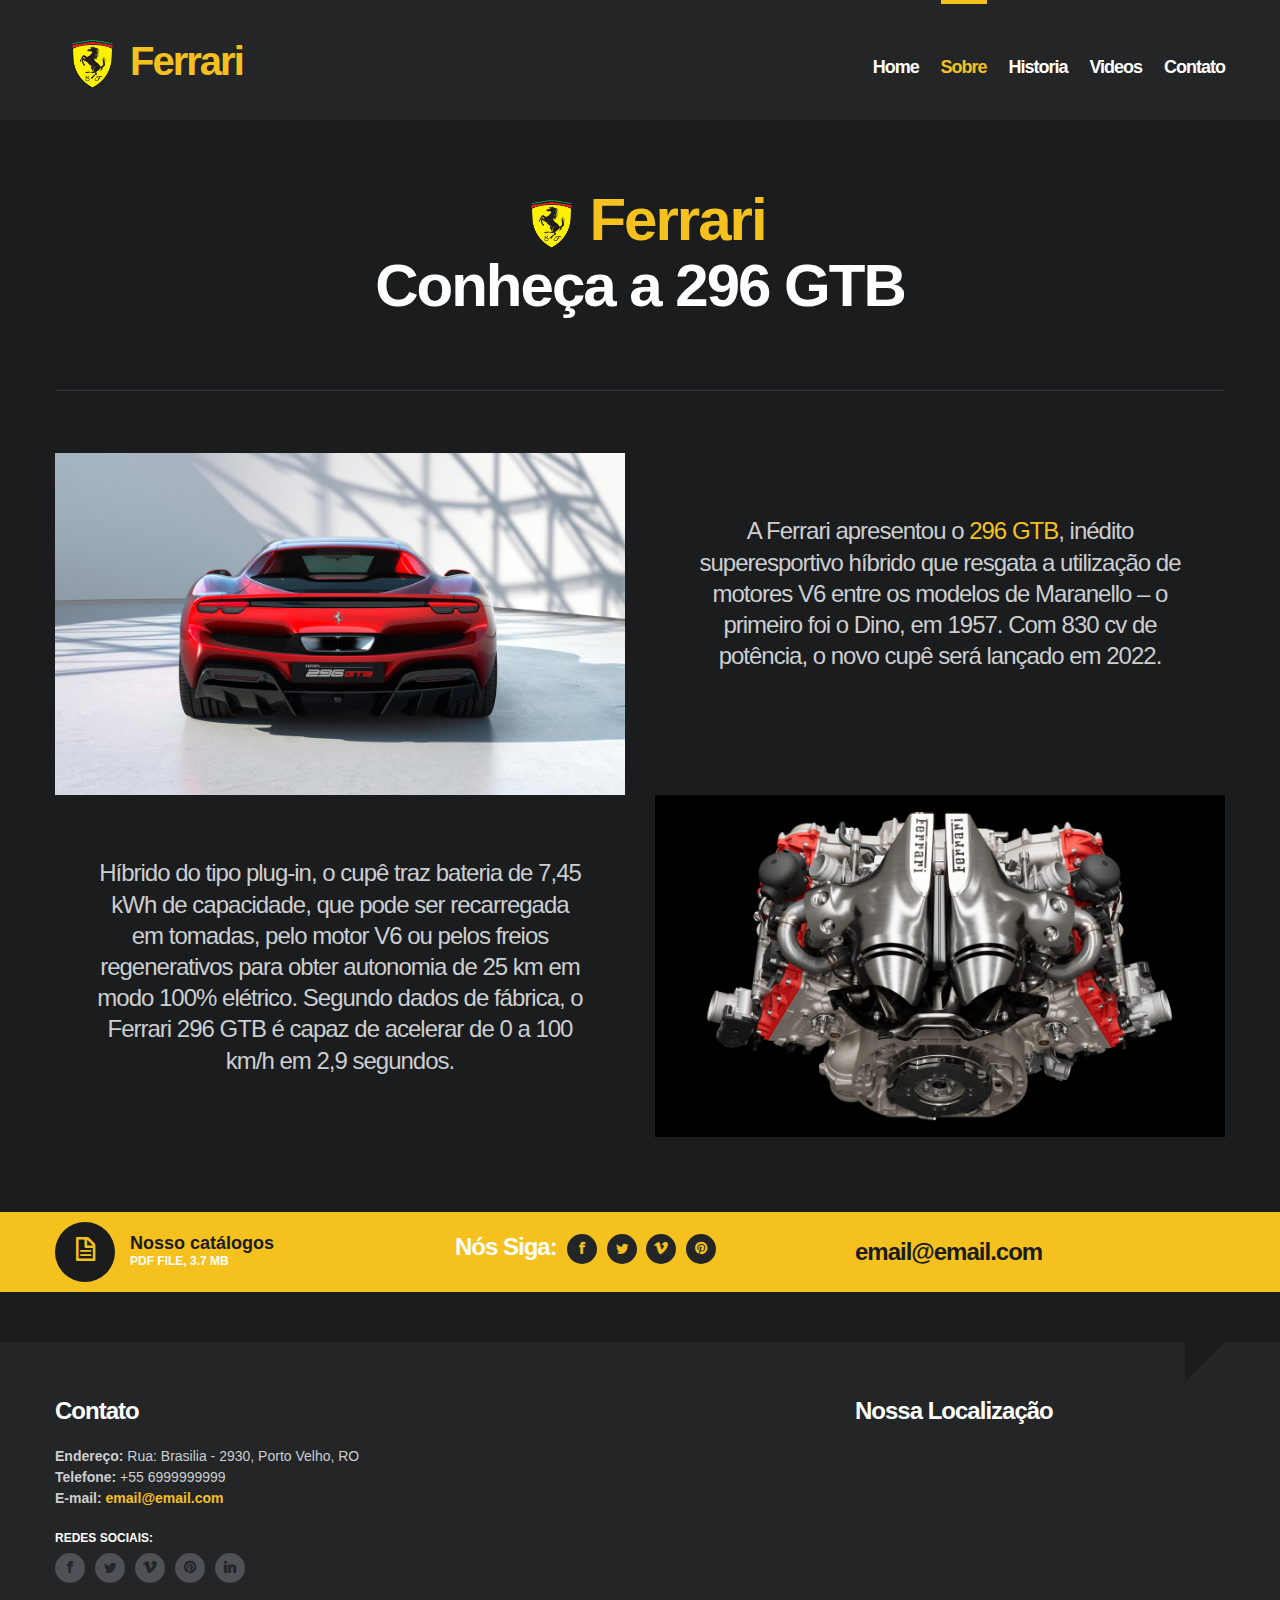
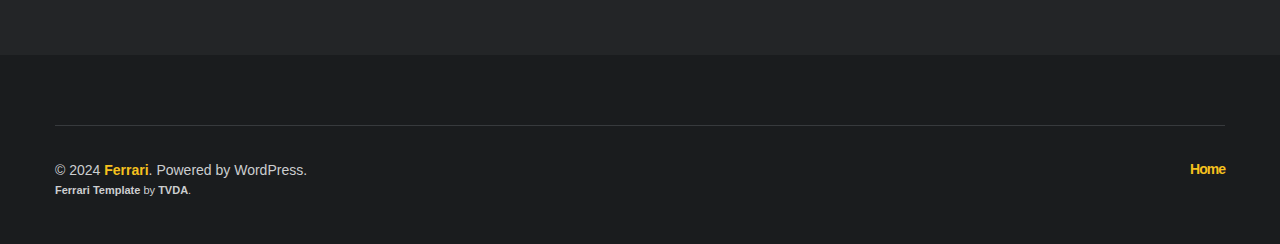
==== commit c0faa904: "projeto teste pen6" ====
--- a/about.html
+++ b/about.html
@@ -79,7 +79,7 @@
                 alt="Logo da Ferrari"
                 style="width: 75px; height: 50px"
               />Ferrari</span
-            ><br />Conheça Nossa História
+            ><br />Conheça a 296 GTB
           </h1>
         </div>
       </div>
@@ -87,275 +87,28 @@
     <!-- End Title -->
 
     <!-- Start Intro Block -->
+    
+
+    <!-- Start Text Section -->
     <section class="intro container">
       <div class="row">
-        <div class="span12">
-          <p>
-            Award winning <a href="#">digital agency</a>. We bring a personal
-            and effective approach to every project we work on, which is why our
-            clients love us and why they keep coming back.
-          </p>
-        </div>
-      </div>
-    </section>
-    <!-- End Intro Block -->
-
-    <!-- Start About Text -->
-    <section id="about-text" class="container">
-      <div class="row">
-        <div class="span4">
-          <h5>What?</h5>
-          <p>
-            Lorem ipsum dolor sit amet, consectetur adipiscing elit. Maecenas
-            neque diam, luctus at laoreet in, auctor ut tellus. Etiam enim
-            lacus, ornare et tempor et, rhoncus rhoncus sem.
-          </p>
-          <p>
-            Cras in velit ante, eget pellentesque sem. Duis tincidunt erat quam.
-            Etiam placerat sapien elit. Pellentesque egestas ornare sagittis.
-            Sed augue lorem, dignissim eget bibendum vitae, scelerisque eget
-            justo.
-          </p>
-        </div>
-        <div class="span4">
-          <h5>Why?</h5>
-          <p>
-            Praesent rhoncus nunc vitae metus condimentum viverra. Fusce sed est
-            orci, vel condimentum felis. Suspendisse ullamcorper vulputate
-            sagittis. Quisque ullamcorper euismod diam at bibendum. Nulla
-            facilisi. Donec id mi sed ante ullamcorper tincidunt.
-          </p>
-          <p>
-            Cras in velit ante, eget pellentesque sem. Duis tincidunt erat quam.
-            Etiam placerat sapien elit. Pellentesque egestas ornare sagittis.
-          </p>
-        </div>
-        <div class="span4">
-          <h5>How?</h5>
-          <p>
-            Lorem ipsum dolor sit amet, consectetur adipiscing elit. Maecenas
-            neque diam, luctus at laoreet in, auctor ut tellus. Etiam enim
-            lacus, ornare et tempor et, rhoncus rhoncus sem.
-          </p>
-          <p>
-            Cras in velit ante, eget pellentesque sem. Duis tincidunt erat quam.
-            Etiam placerat sapien elit. Pellentesque egestas ornare sagittis.
-          </p>
-        </div>
-      </div>
-    </section>
-    <!-- End About Text -->
-
-    <!-- Start Team Section -->
-    <section id="team">
-      <div class="container">
-        <div class="row">
-          <div class="span12">
-            <p class="big-title">Who we are?</p>
-          </div>
-        </div>
-        <div class="row">
-          <!-- Start Profile -->
-          <div class="profile-wrp hover-left">
-            <div class="content-wrp">
-              <div class="profile-photo">
-                <div class="overlay"></div>
-                <i class="profile-icon icon-arrow-right"></i>
-                <img src="img/team/profile1.jpg" alt="" />
-              </div>
-              <p class="profile-name">Alex Rudermann</p>
-              <p class="profile-position">Chief Executive Officer</p>
-              <p class="profile-desc">
-                Lorem ipsum dolor sit amet, consectetur adipiscing elit.
-                Maecenas neque diam, luctus at laoreet in, auctor ut tellus.
-                Etiam enim lacus, ornare et tempor et, rhoncus rhoncus sem.
-              </p>
-              <ul class="social-icons">
-                <li>
-                  <a href="#"><i class="icon-facebook"></i></a>
-                </li>
-                <li>
-                  <a href="#"><i class="icon-twitter"></i></a>
-                </li>
-                <li>
-                  <a href="#"><i class="icon-skype"></i></a>
-                </li>
-                <li>
-                  <a href="#"><i class="icon-linkedin"></i></a>
-                </li>
-              </ul>
-            </div>
-            <div class="overlay-wrp">
-              <div class="overlay"></div>
-              <p class="profile-name">Alex Rudermann</p>
-              <p class="profile-position">Chief Executive Officer</p>
-              <p class="profile-quote">
-                “Maecenas neque diam, luctus at laoreet in, auctor ut tellus,
-                enim lacus, ornare et tempor et”.
-              </p>
-            </div>
-          </div>
-          <!-- End Profile -->
-          <!-- Start Profile -->
-          <div class="profile-wrp hover-left">
-            <div class="content-wrp">
-              <div class="profile-photo">
-                <div class="overlay"></div>
-                <i class="profile-icon icon-arrow-right"></i>
-                <img src="img/team/profile2.jpg" alt="" />
-              </div>
-              <p class="profile-name">Zajac Forester</p>
-              <p class="profile-position">Digital Creative Director</p>
-              <p class="profile-desc">
-                Praesent rhoncus nunc vitae metus condimentum viverra. Fusce sed
-                est orci, vel condimentum felis. Suspendisse ullamcorper
-                vulputate sagittis. Maecenas neque diam, auctor ut tellus.
-              </p>
-              <ul class="social-icons">
-                <li>
-                  <a href="#"><i class="icon-facebook"></i></a>
-                </li>
-                <li>
-                  <a href="#"><i class="icon-twitter"></i></a>
-                </li>
-                <li>
-                  <a href="#"><i class="icon-linkedin"></i></a>
-                </li>
-              </ul>
-            </div>
-            <div class="overlay-wrp">
-              <div class="overlay"></div>
-              <p class="profile-name">Zajac Forester</p>
-              <p class="profile-position">Digital Creative Director</p>
-              <p class="profile-quote">
-                “Perfection is achieved, not when there is nothing more to add,
-                but when there is nothing left to take away”.
-              </p>
-            </div>
-          </div>
-          <!-- End Profile -->
-          <!-- Start Profile -->
-          <div class="profile-wrp hover-left">
-            <div class="content-wrp">
-              <div class="profile-photo">
-                <div class="overlay"></div>
-                <i class="profile-icon icon-arrow-right"></i>
-                <img src="img/team/profile4.jpg" alt="" />
-              </div>
-              <p class="profile-name">Freddie Frusciante</p>
-              <p class="profile-position">Art-director</p>
-              <p class="profile-desc">
-                Cras in velit ante, eget pellentesque sem. Duis tincidunt erat
-                quam. Etiam placerat sapien elit. Pellentesque egestas ornare
-                sagittis. Fusce sed est orci, vel condimentum felis.
-              </p>
-              <ul class="social-icons">
-                <li>
-                  <a href="#"><i class="icon-facebook"></i></a>
-                </li>
-                <li>
-                  <a href="#"><i class="icon-twitter"></i></a>
-                </li>
-                <li>
-                  <a href="#"><i class="icon-pinterest"></i></a>
-                </li>
-                <li>
-                  <a href="#"><i class="icon-linkedin"></i></a>
-                </li>
-              </ul>
-            </div>
-            <div class="overlay-wrp">
-              <div class="overlay"></div>
-              <p class="profile-name">Freddie Frusciante</p>
-              <p class="profile-position">Art-director</p>
-              <p class="profile-quote">
-                “When hungry, eat your rice; when tired, close your eyes. Fools
-                may laugh at me, but wise men will know what I mean”.
-              </p>
-            </div>
-          </div>
-          <!-- End Profile -->
-          <!-- Start Profile -->
-          <div class="profile-wrp hover-left">
-            <div class="content-wrp">
-              <div class="profile-photo">
-                <div class="overlay"></div>
-                <i class="profile-icon icon-arrow-right"></i>
-                <img src="img/team/profile3.jpg" alt="" />
-              </div>
-              <p class="profile-name">Alexander McLeen</p>
-              <p class="profile-position">Technical Director</p>
-              <p class="profile-desc">
-                Lorem ipsum dolor sit amet, consectetur adipiscing elit.
-                Maecenas neque diam, luctus at laoreet in, auctor ut tellus.
-                Etiam enim lacus, ornare et tempor et, rhoncus rhoncus sem.
-              </p>
-              <ul class="social-icons">
-                <li>
-                  <a href="#"><i class="icon-facebook"></i></a>
-                </li>
-                <li>
-                  <a href="#"><i class="icon-google-plus"></i></a>
-                </li>
-                <li>
-                  <a href="#"><i class="icon-linkedin"></i></a>
-                </li>
-              </ul>
-            </div>
-            <div class="overlay-wrp">
-              <div class="overlay"></div>
-              <p class="profile-name">Alexander McLeen</p>
-              <p class="profile-position">Technical Director</p>
-              <p class="profile-quote">
-                “Everyone is a genius at least once a year. The real geniuses
-                simply have their bright ideas closer together”.
-              </p>
-            </div>
-          </div>
-        </div>
-      </div>
-    </section>
-    <!-- End Team Section -->
-
-    <!-- Start Text Section -->
-    <section id="more-about-text" class="container">
-      <div class="row">
-        <div class="span6">
-          <h5>We are awesome</h5>
-          <p>
-            Lorem ipsum dolor sit amet, consectetur adipiscing elit. Maecenas
-            neque diam, luctus at laoreet in, auctor ut tellus. Etiam enim
-            lacus, ornare et tempor, rhoncus rhoncus sem.
-          </p>
-          <p>
-            Aliquam volutpat arcu et nibh mollis eleifend pharetra lorem
-            scelerisque. Donec vel enim purus, id viverra neque. Cras in velit
-            ante, eget pellentesque sem. Duis tincidunt erat quam. Etiam
-            placerat sapien elit.
-          </p>
-          <p>
-            Pellentesque egestas ornare sagittis. Sed augue lorem, dignissim
-            eget bibendum vitae, scelerisque eget justo. Class aptent taciti
-            sociosqu ad litora torquent per conubia nostra, per inceptos
-            himenaeos.
-          </p>
-        </div>
-        <div class="span6">
-          <h5>We are innovative</h5>
-          <p>
-            Lorem ipsum dolor sit amet, consectetur adipiscing elit. Maecenas
-            neque diam, luctus at laoreet in, auctor ut tellus. Etiam enim
-            lacus, ornare et tempor et, rhoncus rhoncus sem. Aliquam volutpat
-            arcu et nibh mollis eleifend pharetra lorem scelerisque. Donec vel
-            enim purus, id viverra neque. Cras in velit ante, eget pellentesque
-            sem.
-          </p>
-          <p>
-            Duis tincidunt erat quam. Etiam placerat sapien elit. Pellentesque
-            egestas ornare sagittis. Sed augue lorem, dignissim eget bibendum
-            vitae, scelerisque eget justo. Class aptent taciti sociosqu ad
-            litora torquent per conubia nostra, per inceptos himenaeos.
-          </p>
+        <div class="span6">
+          <img src="img/slider/image296.jpg" alt="traseita 296">
+        </div>		
+      <div class="row">
+        <div class="span6">
+          <p><br><br>A Ferrari apresentou o <a href="#">296 GTB</a>, inédito superesportivo híbrido que resgata a utilização de motores V6 entre os modelos de Maranello – o primeiro foi o Dino, em 1957. Com 830 cv de potência, o novo cupê será lançado em 2022.</p>
+        </div>
+      </div>
+    </section>
+  
+    <section class=" intro container">
+      <div class="row">
+        <div class="span6">
+          <p><br><br>Híbrido do tipo plug-in, o cupê traz bateria de 7,45 kWh de capacidade, que pode ser recarregada em tomadas, pelo motor V6 ou pelos freios regenerativos para obter autonomia de 25 km em modo 100% elétrico. Segundo dados de fábrica, o Ferrari 296 GTB é capaz de acelerar de 0 a 100 km/h em 2,9 segundos.</p>
+        </div>
+        <div class="span6">
+          <img src="img/slider/motor-296.jpg" alt="Motor 296">
         </div>
       </div>
     </section>
@@ -371,8 +124,8 @@
                 <i class="icon-file"></i>
                 <div class="pdf-desc">
                   <p class="pdf-title">
-                    Presentation
-                    <span class="visible-big-desktop">and cases</span>
+                    Nosso
+                    <span class="visible-big-desktop">catálogos</span>
                   </p>
                   <p class="pdf-info">PDF file, 3.7 Mb</p>
                 </div>
@@ -381,7 +134,7 @@
           </div>
           <div class="span4 hidden-phone">
             <div class="vertical-align">
-              <h5 class="visible-big-desktop">Follow us:</h5>
+              <h5 class="visible-big-desktop">Nós Siga:</h5>
               <ul class="social-icons unstyled">
                 <li>
                   <a href="#"><i class="icon-facebook"></i></a>
@@ -400,7 +153,7 @@
           </div>
           <div class="span4 hidden-phone">
             <div class="vertical-align">
-              <h5><a href="#">hello@rudermann.co.uk</a></h5>
+              <h5><a href="#">email@email.com</a></h5>
             </div>
           </div>
         </div>
@@ -472,19 +225,13 @@
     <footer class="container">
       <div class="row">
         <div class="span12">
-          <p>
-            © 2024 <a href="index.html">Ferrari</a>. Powered by WordPress.<br />
-            <span class="theme-author"
-              ><a href="http://themes.tvda.eu" target="_blank"
-                >Ferrari Template</a
-              >
-              by <a href="http://themes.tvda.eu" target="_blank">TVDA</a>.</span
-            >
+          <p>© 2024 <a href="index.html">Ferrari</a>. Powered by WordPress.<br>
+            <span class="theme-author"><a href="http://themes.tvda.eu" target="_blank">Ferrari Template</a> by <a href="http://themes.tvda.eu" target="_blank">TVDA</a>.</span>
           </p>
           <!-- Start Footer Navigation -->
           <nav class="hidden-phone">
             <ul class="pull-right">
-              <li><a class="active" href="index.html">Home</a></li>             
+              <li><a class="active" href="index.html">Home</a></li>						
             </ul>
           </nav>
           <!-- End Footer Navigation -->
